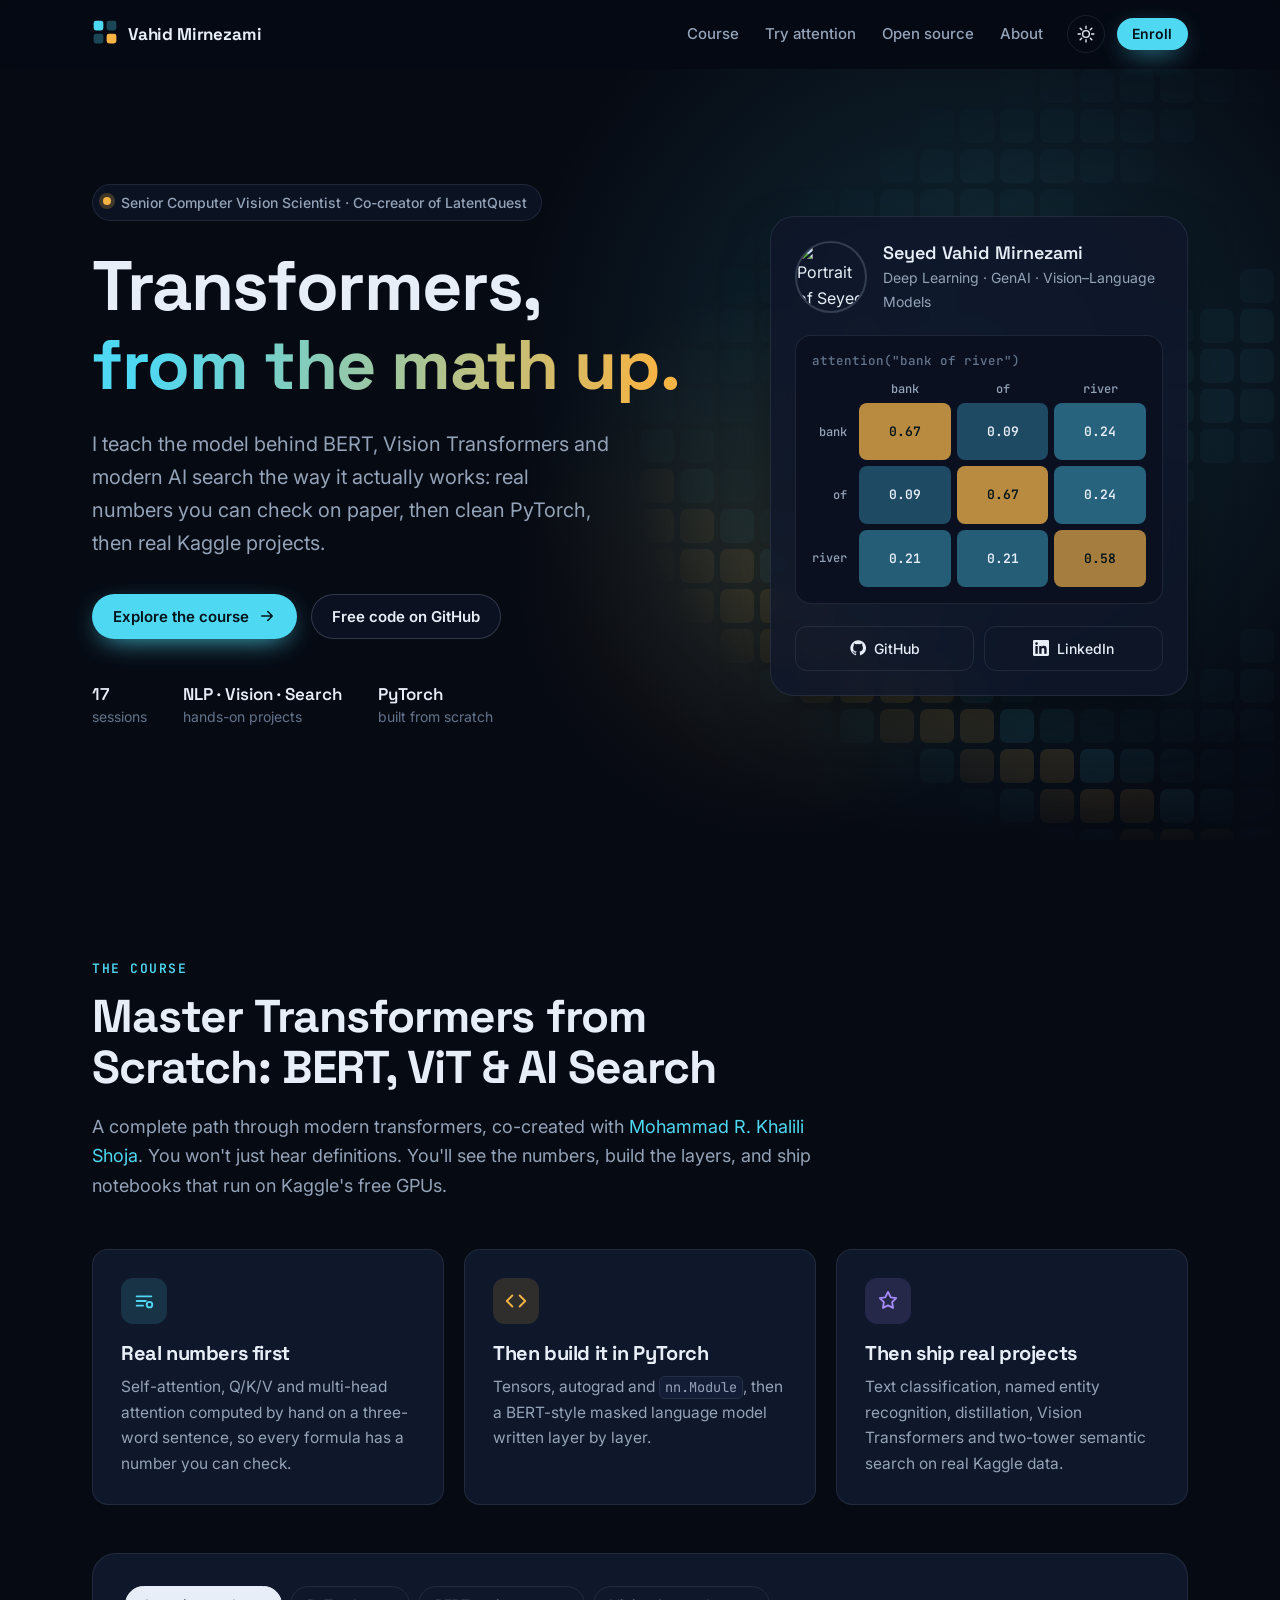
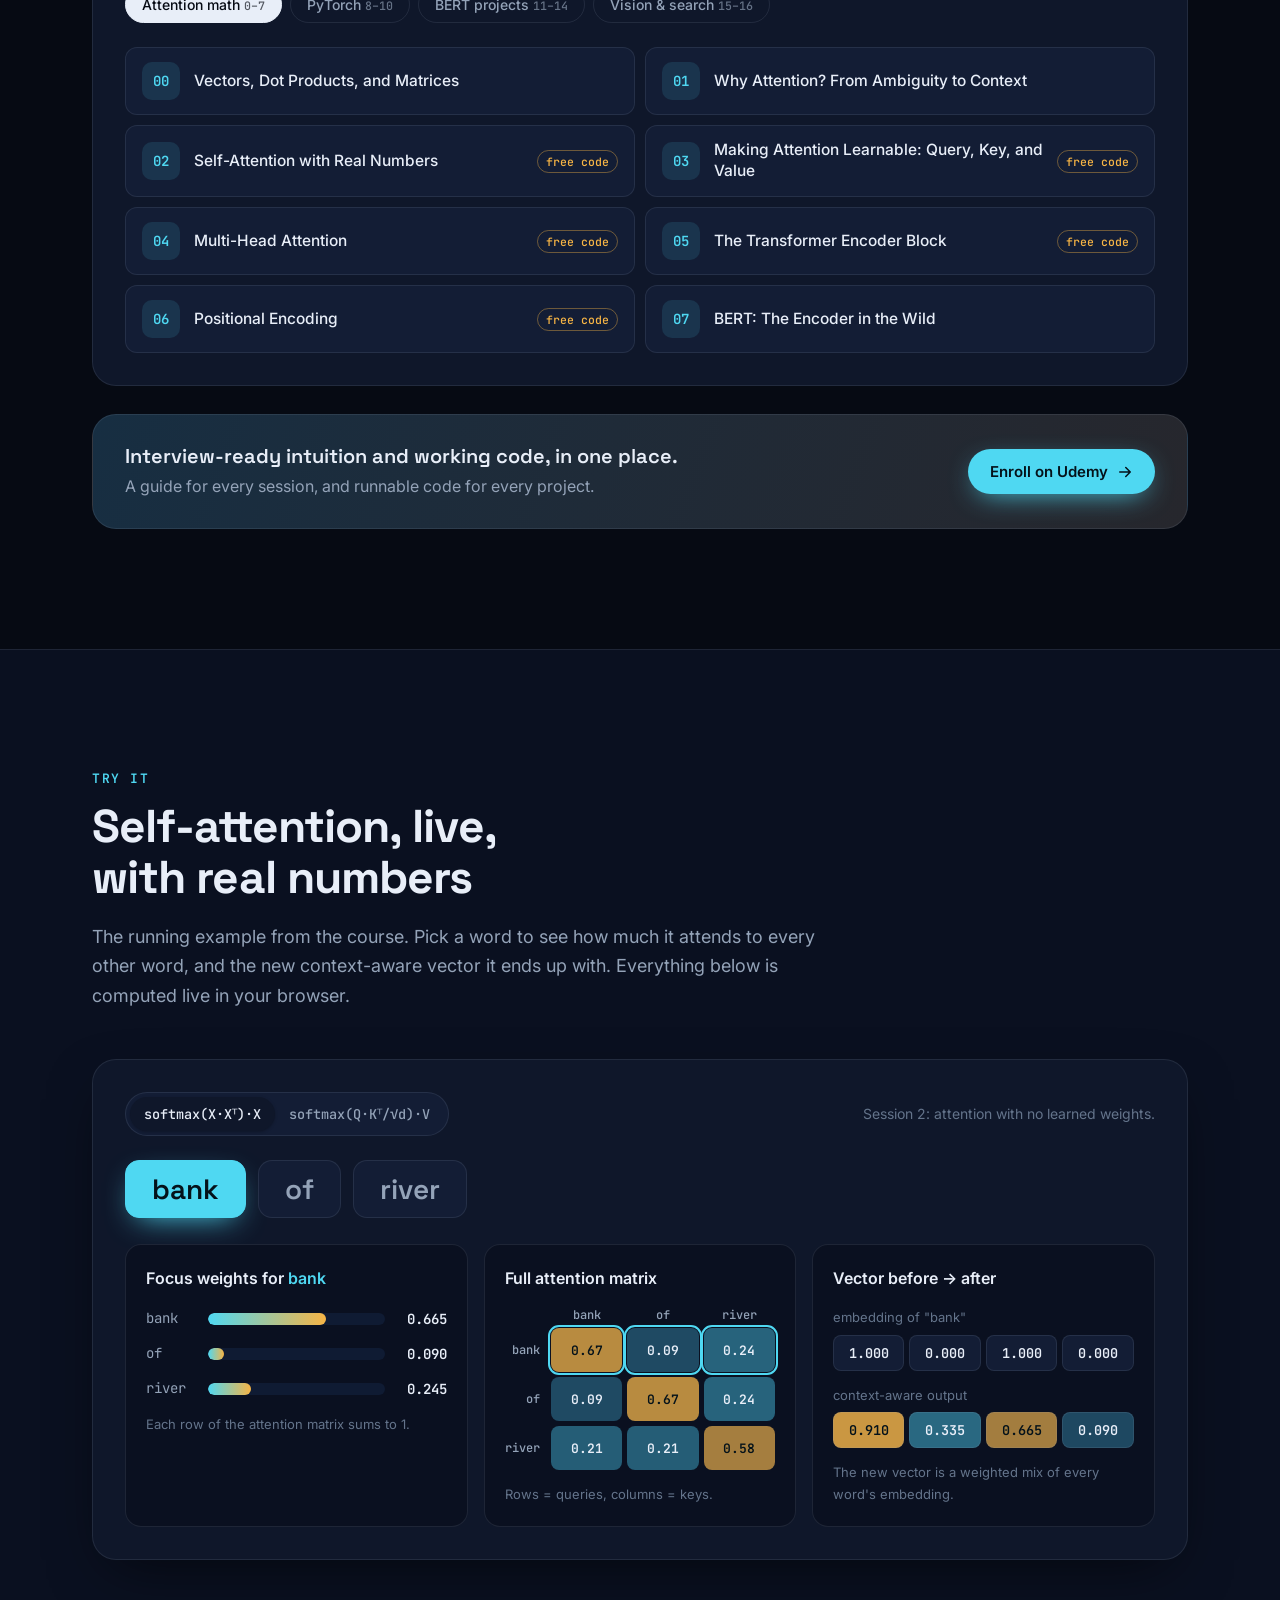
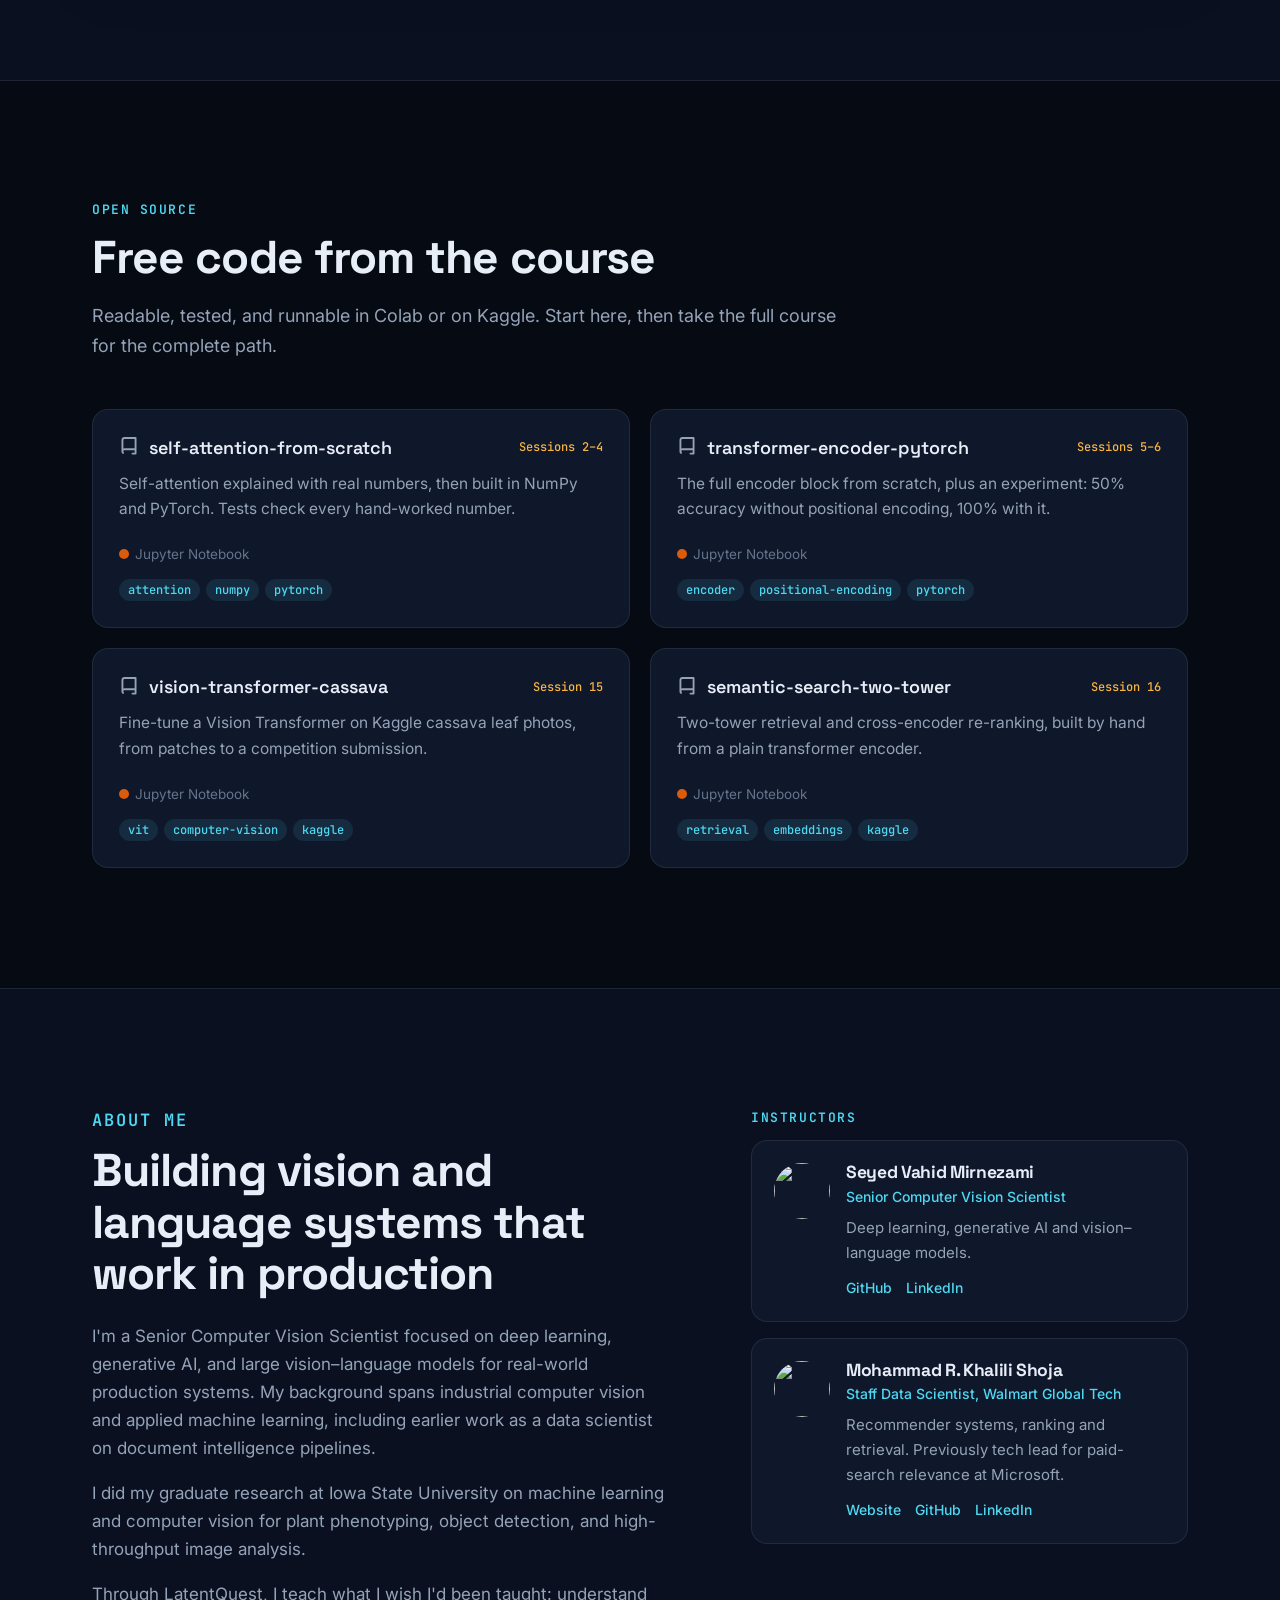
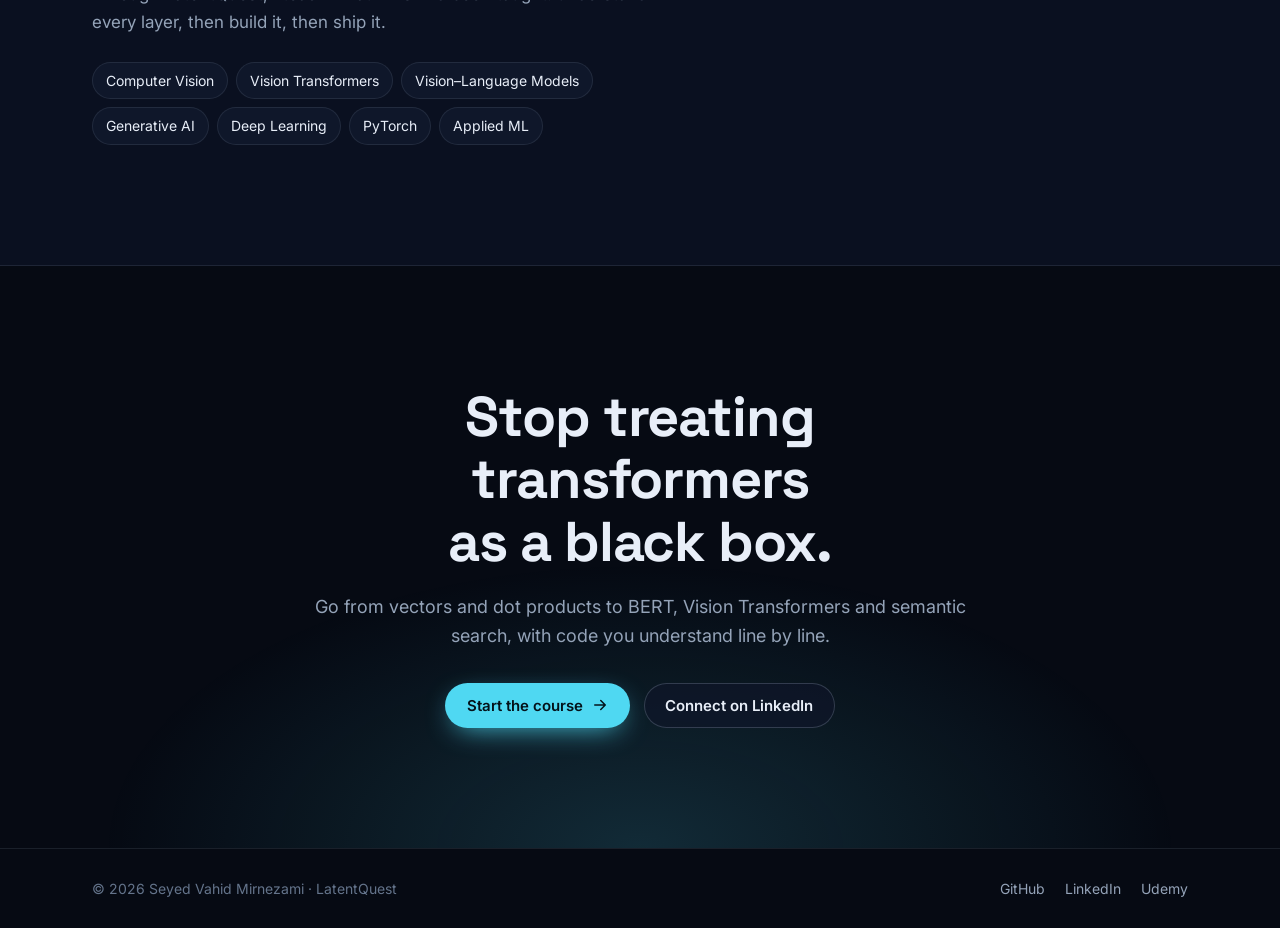
==== index.html @ ce90de69 "Launch personal site for the Transformers course" ====
<!doctype html>
<html lang="en" data-theme="dark">
<head>
  <meta charset="utf-8">
  <meta name="viewport" content="width=device-width, initial-scale=1">
  <title>Vahid Mirnezami · Transformers from the Math Up</title>
  <meta name="description" content="Seyed Vahid Mirnezami, Senior Computer Vision Scientist and co-creator of the LatentQuest course Master Transformers from Scratch: BERT, ViT & AI Search. Free open-source code, interactive demos and the full course.">
  <meta name="author" content="Seyed Vahid Mirnezami">
  <link rel="canonical" href="https://seyedvahidmirnezami.github.io/">

  <meta property="og:type" content="website">
  <meta property="og:url" content="https://seyedvahidmirnezami.github.io/">
  <meta property="og:title" content="Vahid Mirnezami · Transformers from the Math Up">
  <meta property="og:description" content="Learn transformers the way they actually work: real numbers first, then PyTorch, then real Kaggle projects.">
  <meta property="og:image" content="https://seyedvahidmirnezami.github.io/assets/img/og-cover.jpg">
  <meta name="twitter:card" content="summary_large_image">

  <link rel="icon" href="assets/img/favicon.svg" type="image/svg+xml">
  <link rel="preconnect" href="https://fonts.googleapis.com">
  <link rel="preconnect" href="https://fonts.gstatic.com" crossorigin>
  <link href="https://fonts.googleapis.com/css2?family=Inter:wght@400;500;600;700&family=JetBrains+Mono:wght@400;600&family=Space+Grotesk:wght@500;600;700&display=swap" rel="stylesheet">
  <link rel="stylesheet" href="assets/css/style.css">

  <script>
    // Apply the saved theme before first paint to avoid a flash.
    try {
      const saved = localStorage.getItem("theme");
      if (saved === "light" || saved === "dark") document.documentElement.dataset.theme = saved;
    } catch (e) {}
  </script>

  <script type="application/ld+json">
  {
    "@context": "https://schema.org",
    "@type": "Person",
    "name": "Seyed Vahid Mirnezami",
    "jobTitle": "Senior Computer Vision Scientist",
    "url": "https://seyedvahidmirnezami.github.io/",
    "sameAs": [
      "https://github.com/seyedvahidmirnezami",
      "https://www.linkedin.com/in/seyedvahidmirnezami"
    ],
    "alumniOf": "Iowa State University"
  }
  </script>
</head>
<body>
  <a class="skip-link" href="#main">Skip to content</a>

  <header class="nav" id="top">
    <div class="container nav__inner">
      <a class="brand" href="#top" aria-label="Home">
        <span class="brand__mark" aria-hidden="true">
          <svg viewBox="0 0 32 32"><rect x="2" y="2" width="12" height="12" rx="3"/><rect x="18" y="2" width="12" height="12" rx="3" class="dim"/><rect x="2" y="18" width="12" height="12" rx="3" class="dim"/><rect x="18" y="18" width="12" height="12" rx="3" class="hot"/></svg>
        </span>
        <span class="brand__text">Vahid Mirnezami</span>
      </a>
      <nav class="nav__links" aria-label="Primary">
        <a href="#course">Course</a>
        <a href="#demo">Try attention</a>
        <a href="#code">Open source</a>
        <a href="#about">About</a>
      </nav>
      <div class="nav__actions">
        <button class="icon-btn" id="theme-toggle" type="button" aria-label="Switch color theme">
          <svg class="icon-sun" viewBox="0 0 24 24" aria-hidden="true"><circle cx="12" cy="12" r="4.5"/><path d="M12 1.5v3M12 19.5v3M4.2 4.2l2.1 2.1M17.7 17.7l2.1 2.1M1.5 12h3M19.5 12h3M4.2 19.8l2.1-2.1M17.7 6.3l2.1-2.1"/></svg>
          <svg class="icon-moon" viewBox="0 0 24 24" aria-hidden="true"><path d="M20.5 14.5A8.5 8.5 0 0 1 9.5 3.5a8.5 8.5 0 1 0 11 11z"/></svg>
        </button>
        <a class="btn btn--primary btn--sm nav__cta" href="https://www.udemy.com/course/master-transformers-from-scratch-bert-vit-ai-search/" target="_blank" rel="noopener">Enroll</a>
      </div>
    </div>
  </header>

  <main id="main">
    <!-- HERO -->
    <section class="hero">
      <canvas class="hero__canvas" id="attention-canvas" aria-hidden="true"></canvas>
      <div class="hero__glow" aria-hidden="true"></div>
      <div class="container hero__inner">
        <div class="hero__copy reveal">
          <p class="eyebrow"><span class="dot"></span> Senior Computer Vision Scientist · Co-creator of LatentQuest</p>
          <h1>Transformers,<br><span class="grad">from the math up.</span></h1>
          <p class="lead">I teach the model behind BERT, Vision Transformers and modern AI search the way it actually works: real numbers you can check on paper, then clean PyTorch, then real Kaggle projects.</p>
          <div class="hero__ctas">
            <a class="btn btn--primary" href="https://www.udemy.com/course/master-transformers-from-scratch-bert-vit-ai-search/" target="_blank" rel="noopener">
              Explore the course
              <svg viewBox="0 0 24 24" aria-hidden="true"><path d="M5 12h14M13 6l6 6-6 6"/></svg>
            </a>
            <a class="btn btn--ghost" href="#code">Free code on GitHub</a>
          </div>
          <ul class="hero__facts" aria-label="Highlights">
            <li><strong>17</strong><span>sessions</span></li>
            <li><strong>NLP · Vision · Search</strong><span>hands-on projects</span></li>
            <li><strong>PyTorch</strong><span>built from scratch</span></li>
          </ul>
        </div>

        <aside class="hero__card reveal" aria-label="Profile">
          <div class="profile">
            <img class="profile__photo" src="https://github.com/seyedvahidmirnezami.png?size=320" alt="Portrait of Seyed Vahid Mirnezami" width="96" height="96" loading="eager">
            <div>
              <p class="profile__name">Seyed Vahid Mirnezami</p>
              <p class="profile__role">Deep Learning · GenAI · Vision–Language Models</p>
            </div>
          </div>
          <div class="mini-matrix" aria-hidden="true">
            <div class="mini-matrix__label">attention("bank of river")</div>
            <div class="mini-matrix__grid" id="mini-matrix"></div>
          </div>
          <div class="profile__links">
            <a href="https://github.com/seyedvahidmirnezami" target="_blank" rel="noopener" aria-label="GitHub">
              <svg viewBox="0 0 24 24" aria-hidden="true"><path d="M12 .5a11.5 11.5 0 0 0-3.64 22.41c.58.1.79-.25.79-.56v-2c-3.2.7-3.88-1.37-3.88-1.37-.53-1.33-1.28-1.69-1.28-1.69-1.05-.71.08-.7.08-.7 1.16.08 1.77 1.19 1.77 1.19 1.03 1.77 2.7 1.26 3.36.96.1-.75.4-1.26.73-1.55-2.55-.29-5.24-1.28-5.24-5.68 0-1.25.45-2.28 1.19-3.08-.12-.29-.52-1.46.11-3.05 0 0 .97-.31 3.17 1.18a10.9 10.9 0 0 1 5.77 0c2.2-1.49 3.17-1.18 3.17-1.18.63 1.59.23 2.76.11 3.05.74.8 1.19 1.83 1.19 3.08 0 4.41-2.69 5.38-5.25 5.67.41.36.78 1.06.78 2.14v3.17c0 .31.21.67.8.56A11.5 11.5 0 0 0 12 .5z"/></svg>
              GitHub
            </a>
            <a href="https://www.linkedin.com/in/seyedvahidmirnezami" target="_blank" rel="noopener" aria-label="LinkedIn">
              <svg viewBox="0 0 24 24" aria-hidden="true"><path d="M20.45 20.45h-3.55v-5.57c0-1.33-.03-3.04-1.85-3.04-1.85 0-2.14 1.45-2.14 2.94v5.67H9.35V9h3.41v1.56h.05c.48-.9 1.64-1.85 3.37-1.85 3.6 0 4.27 2.37 4.27 5.46v6.28zM5.34 7.43a2.06 2.06 0 1 1 0-4.12 2.06 2.06 0 0 1 0 4.12zM7.12 20.45H3.56V9h3.56v11.45zM22.22 0H1.77C.79 0 0 .77 0 1.73v20.54C0 23.23.79 24 1.77 24h20.45c.98 0 1.78-.77 1.78-1.73V1.73C24 .77 23.2 0 22.22 0z"/></svg>
              LinkedIn
            </a>
          </div>
        </aside>
      </div>
    </section>

    <!-- COURSE -->
    <section class="section" id="course">
      <div class="container">
        <div class="section__head reveal">
          <p class="kicker">The course</p>
          <h2>Master Transformers from Scratch: BERT, ViT &amp; AI Search</h2>
          <p class="section__lead">A complete path through modern transformers, co-created with <a href="https://github.com/khalili65" target="_blank" rel="noopener">Mohammad R. Khalili Shoja</a>. You won't just hear definitions. You'll see the numbers, build the layers, and ship notebooks that run on Kaggle's free GPUs.</p>
        </div>

        <div class="pillars">
          <article class="pillar reveal">
            <div class="pillar__icon pillar__icon--cyan" aria-hidden="true">
              <svg viewBox="0 0 24 24"><path d="M4 7h16M4 12h10M4 17h7"/><circle cx="18" cy="16" r="3"/></svg>
            </div>
            <h3>Real numbers first</h3>
            <p>Self-attention, Q/K/V and multi-head attention computed by hand on a three-word sentence, so every formula has a number you can check.</p>
          </article>
          <article class="pillar reveal">
            <div class="pillar__icon pillar__icon--amber" aria-hidden="true">
              <svg viewBox="0 0 24 24"><path d="M8 6l-6 6 6 6M16 6l6 6-6 6"/></svg>
            </div>
            <h3>Then build it in PyTorch</h3>
            <p>Tensors, autograd and <code>nn.Module</code>, then a BERT-style masked language model written layer by layer.</p>
          </article>
          <article class="pillar reveal">
            <div class="pillar__icon pillar__icon--violet" aria-hidden="true">
              <svg viewBox="0 0 24 24"><path d="M12 2l3 6 6 .9-4.5 4.3 1 6.3L12 16.8 6.5 19.5l1-6.3L3 8.9 9 8z"/></svg>
            </div>
            <h3>Then ship real projects</h3>
            <p>Text classification, named entity recognition, distillation, Vision Transformers and two-tower semantic search on real Kaggle data.</p>
          </article>
        </div>

        <div class="syllabus reveal" id="syllabus">
          <div class="syllabus__tabs" role="tablist" aria-label="Course tracks"></div>
          <ol class="syllabus__list" id="syllabus-list"></ol>
        </div>

        <div class="course-cta reveal">
          <div>
            <p class="course-cta__title">Interview-ready intuition and working code, in one place.</p>
            <p class="course-cta__sub">A guide for every session, and runnable code for every project.</p>
          </div>
          <a class="btn btn--primary" href="https://www.udemy.com/course/master-transformers-from-scratch-bert-vit-ai-search/" target="_blank" rel="noopener">
            Enroll on Udemy
            <svg viewBox="0 0 24 24" aria-hidden="true"><path d="M5 12h14M13 6l6 6-6 6"/></svg>
          </a>
        </div>
      </div>
    </section>

    <!-- DEMO -->
    <section class="section section--alt" id="demo">
      <div class="container">
        <div class="section__head reveal">
          <p class="kicker">Try it</p>
          <h2>Self-attention, live, with real numbers</h2>
          <p class="section__lead">The running example from the course. Pick a word to see how much it attends to every other word, and the new context-aware vector it ends up with. Everything below is computed live in your browser.</p>
        </div>

        <div class="demo reveal">
          <div class="demo__controls">
            <div class="segmented" role="radiogroup" aria-label="Attention type">
              <button type="button" role="radio" aria-checked="true" data-mode="raw">softmax(X·Xᵀ)·X</button>
              <button type="button" role="radio" aria-checked="false" data-mode="qkv">softmax(Q·Kᵀ/√d)·V</button>
            </div>
            <p class="demo__hint" id="demo-hint">Session 2: attention with no learned weights.</p>
          </div>

          <div class="demo__words" role="radiogroup" aria-label="Query word" id="demo-words"></div>

          <div class="demo__grid">
            <div class="panel">
              <p class="panel__title">Focus weights for <span class="hl" id="demo-query">bank</span></p>
              <div class="bars" id="demo-bars"></div>
              <p class="panel__note">Each row of the attention matrix sums to 1.</p>
            </div>
            <div class="panel">
              <p class="panel__title">Full attention matrix</p>
              <div class="matrix" id="demo-matrix"></div>
              <p class="panel__note">Rows = queries, columns = keys.</p>
            </div>
            <div class="panel">
              <p class="panel__title">Vector before → after</p>
              <div class="vecs" id="demo-vecs"></div>
              <p class="panel__note" id="demo-vec-note">The new vector is a weighted mix of every word.</p>
            </div>
          </div>
        </div>
      </div>
    </section>

    <!-- OPEN SOURCE -->
    <section class="section" id="code">
      <div class="container">
        <div class="section__head reveal">
          <p class="kicker">Open source</p>
          <h2>Free code from the course</h2>
          <p class="section__lead">Readable, tested, and runnable in Colab or on Kaggle. Start here, then take the full course for the complete path.</p>
        </div>
        <div class="repos" id="repos"></div>
      </div>
    </section>

    <!-- ABOUT -->
    <section class="section section--alt" id="about">
      <div class="container about">
        <div class="about__text reveal">
          <p class="kicker">About me</p>
          <h2>Building vision and language systems that work in production</h2>
          <p>I'm a Senior Computer Vision Scientist focused on deep learning, generative AI, and large vision–language models for real-world production systems. My background spans industrial computer vision and applied machine learning, including earlier work as a data scientist on document intelligence pipelines.</p>
          <p>I did my graduate research at Iowa State University on machine learning and computer vision for plant phenotyping, object detection, and high-throughput image analysis.</p>
          <p>Through LatentQuest, I teach what I wish I'd been taught: understand every layer, then build it, then ship it.</p>
          <ul class="chips" aria-label="Focus areas">
            <li>Computer Vision</li><li>Vision Transformers</li><li>Vision–Language Models</li><li>Generative AI</li><li>Deep Learning</li><li>PyTorch</li><li>Applied ML</li>
          </ul>
        </div>

        <div class="about__side">
          <p class="kicker reveal">Instructors</p>
          <article class="person reveal">
            <img src="https://github.com/seyedvahidmirnezami.png?size=160" alt="" width="56" height="56" loading="lazy">
            <div>
              <h3>Seyed Vahid Mirnezami</h3>
              <p class="person__role">Senior Computer Vision Scientist</p>
              <p>Deep learning, generative AI and vision–language models.</p>
              <div class="person__links">
                <a href="https://github.com/seyedvahidmirnezami" target="_blank" rel="noopener">GitHub</a>
                <a href="https://www.linkedin.com/in/seyedvahidmirnezami" target="_blank" rel="noopener">LinkedIn</a>
              </div>
            </div>
          </article>
          <article class="person reveal">
            <img src="https://github.com/khalili65.png?size=160" alt="" width="56" height="56" loading="lazy">
            <div>
              <h3>Mohammad R. Khalili Shoja</h3>
              <p class="person__role">Staff Data Scientist, Walmart Global Tech</p>
              <p>Recommender systems, ranking and retrieval. Previously tech lead for paid-search relevance at Microsoft.</p>
              <div class="person__links">
                <a href="https://khalili65.github.io/" target="_blank" rel="noopener">Website</a>
                <a href="https://github.com/khalili65" target="_blank" rel="noopener">GitHub</a>
                <a href="https://www.linkedin.com/in/mohammad-reza-khalili-shoja" target="_blank" rel="noopener">LinkedIn</a>
              </div>
            </div>
          </article>
        </div>
      </div>
    </section>

    <!-- FINAL CTA -->
    <section class="section final">
      <div class="container final__inner reveal">
        <h2>Stop treating transformers as a black box.</h2>
        <p>Go from vectors and dot products to BERT, Vision Transformers and semantic search, with code you understand line by line.</p>
        <div class="hero__ctas hero__ctas--center">
          <a class="btn btn--primary" href="https://www.udemy.com/course/master-transformers-from-scratch-bert-vit-ai-search/" target="_blank" rel="noopener">
            Start the course
            <svg viewBox="0 0 24 24" aria-hidden="true"><path d="M5 12h14M13 6l6 6-6 6"/></svg>
          </a>
          <a class="btn btn--ghost" href="https://www.linkedin.com/in/seyedvahidmirnezami" target="_blank" rel="noopener">Connect on LinkedIn</a>
        </div>
      </div>
    </section>
  </main>

  <footer class="footer">
    <div class="container footer__inner">
      <p>© <span id="year"></span> Seyed Vahid Mirnezami · LatentQuest</p>
      <nav aria-label="Footer">
        <a href="https://github.com/seyedvahidmirnezami" target="_blank" rel="noopener">GitHub</a>
        <a href="https://www.linkedin.com/in/seyedvahidmirnezami" target="_blank" rel="noopener">LinkedIn</a>
        <a href="https://www.udemy.com/course/master-transformers-from-scratch-bert-vit-ai-search/" target="_blank" rel="noopener">Udemy</a>
      </nav>
    </div>
  </footer>

  <script src="assets/js/main.js" defer></script>
</body>
</html>
---- assets/css/style.css ----
/* ---------- Tokens ---------- */
:root {
  --font-body: "Inter", system-ui, -apple-system, "Segoe UI", sans-serif;
  --font-head: "Space Grotesk", var(--font-body);
  --font-mono: "JetBrains Mono", ui-monospace, SFMono-Regular, Menlo, monospace;

  --radius-sm: 10px;
  --radius: 16px;
  --radius-lg: 24px;
  --container: 1160px;
  --gutter: clamp(16px, 4vw, 32px);
  --ease: cubic-bezier(.2, .7, .2, 1);
}

:root[data-theme="dark"] {
  --bg: #060a13;
  --bg-alt: #0a1020;
  --surface: #0f172a;
  --surface-2: #131d35;
  --border: rgba(148, 163, 184, .14);
  --border-strong: rgba(148, 163, 184, .28);
  --text: #e8eef8;
  --muted: #94a3b8;
  --faint: #64748b;
  --cyan: #4fd8f2;
  --cyan-ink: #04121a;
  --amber: #f6b445;
  --violet: #a78bfa;
  --cell-low: #0f1b33;
  --shadow: 0 20px 60px -20px rgba(0, 0, 0, .65);
  --glow-a: rgba(79, 216, 242, .16);
  --glow-b: rgba(246, 180, 69, .10);
  color-scheme: dark;
}

:root[data-theme="light"] {
  --bg: #f6f8fc;
  --bg-alt: #eef2f9;
  --surface: #ffffff;
  --surface-2: #f3f6fb;
  --border: rgba(15, 23, 42, .10);
  --border-strong: rgba(15, 23, 42, .20);
  --text: #0b1220;
  --muted: #475569;
  --faint: #64748b;
  --cyan: #0b8fb3;
  --cyan-ink: #ffffff;
  --amber: #b86e00;
  --violet: #6d4fd8;
  --cell-low: #e6edf7;
  --shadow: 0 20px 50px -24px rgba(15, 23, 42, .25);
  --glow-a: rgba(11, 143, 179, .12);
  --glow-b: rgba(184, 110, 0, .08);
  color-scheme: light;
}

/* ---------- Base ---------- */
*, *::before, *::after { box-sizing: border-box; }
html { scroll-behavior: smooth; scroll-padding-top: 80px; -webkit-text-size-adjust: 100%; }
body {
  margin: 0;
  background: var(--bg);
  color: var(--text);
  font: 400 16px/1.65 var(--font-body);
  -webkit-font-smoothing: antialiased;
  overflow-x: hidden;
}
img { max-width: 100%; display: block; }
a { color: var(--cyan); text-decoration: none; }
a:hover { text-decoration: underline; text-underline-offset: 3px; }
h1, h2, h3 { font-family: var(--font-head); letter-spacing: -.02em; line-height: 1.12; margin: 0; }
p { margin: 0 0 1em; }
code { font-family: var(--font-mono); font-size: .88em; padding: .1em .35em; border-radius: 6px; background: var(--surface-2); border: 1px solid var(--border); }
:focus-visible { outline: 2px solid var(--cyan); outline-offset: 3px; border-radius: 6px; }

.container { width: 100%; max-width: var(--container); margin: 0 auto; padding: 0 var(--gutter); }
.skip-link { position: absolute; left: -999px; top: 8px; background: var(--surface); padding: 8px 14px; border-radius: 8px; z-index: 100; }
.skip-link:focus { left: 8px; }

/* ---------- Buttons ---------- */
.btn {
  display: inline-flex; align-items: center; gap: .55em;
  padding: .82em 1.35em; border-radius: 999px;
  font: 600 15px/1 var(--font-body); white-space: nowrap;
  border: 1px solid transparent; cursor: pointer;
  transition: transform .2s var(--ease), box-shadow .2s var(--ease), background .2s, border-color .2s;
}
.btn:hover { text-decoration: none; transform: translateY(-1px); }
.btn svg { width: 18px; height: 18px; fill: none; stroke: currentColor; stroke-width: 2; stroke-linecap: round; stroke-linejoin: round; }
.btn--primary { background: var(--cyan); color: var(--cyan-ink); box-shadow: 0 8px 28px -10px var(--cyan); }
.btn--primary:hover { box-shadow: 0 12px 34px -10px var(--cyan); }
.btn--ghost { color: var(--text); border-color: var(--border-strong); background: color-mix(in srgb, var(--surface) 60%, transparent); }
.btn--ghost:hover { border-color: var(--cyan); }
.btn--sm { padding: .6em 1.05em; font-size: 14px; }

.icon-btn {
  width: 38px; height: 38px; display: grid; place-items: center;
  border-radius: 50%; border: 1px solid var(--border); background: transparent; color: var(--text); cursor: pointer;
}
.icon-btn:hover { border-color: var(--border-strong); }
.icon-btn svg { width: 18px; height: 18px; fill: none; stroke: currentColor; stroke-width: 1.8; stroke-linecap: round; }
:root[data-theme="dark"] .icon-moon, :root[data-theme="light"] .icon-sun { display: none; }

/* ---------- Nav ---------- */
.nav {
  position: sticky; top: 0; z-index: 50;
  backdrop-filter: saturate(160%) blur(14px); -webkit-backdrop-filter: saturate(160%) blur(14px);
  background: color-mix(in srgb, var(--bg) 72%, transparent);
  border-bottom: 1px solid transparent; transition: border-color .3s;
}
.nav.is-scrolled { border-bottom-color: var(--border); }
.nav__inner { display: flex; align-items: center; gap: 24px; height: 68px; }
.brand { display: flex; align-items: center; gap: 10px; color: var(--text); font: 700 17px var(--font-head); letter-spacing: -.01em; }
.brand:hover { text-decoration: none; }
.brand__mark svg { width: 26px; height: 26px; fill: var(--cyan); }
.brand__mark .dim { fill: color-mix(in srgb, var(--cyan) 30%, transparent); }
.brand__mark .hot { fill: var(--amber); }
.nav__links { display: flex; gap: 26px; margin-left: auto; }
.nav__links a { color: var(--muted); font-size: 15px; font-weight: 500; }
.nav__links a:hover { color: var(--text); text-decoration: none; }
.nav__actions { display: flex; align-items: center; gap: 12px; }

/* ---------- Hero ---------- */
.hero { position: relative; padding: clamp(56px, 9vw, 120px) 0 clamp(64px, 9vw, 112px); overflow: hidden; }
.hero__canvas { position: absolute; inset: 0; width: 100%; height: 100%; opacity: .55; mask-image: radial-gradient(ellipse 80% 75% at 70% 40%, #000 30%, transparent 75%); -webkit-mask-image: radial-gradient(ellipse 80% 75% at 70% 40%, #000 30%, transparent 75%); }
.hero__glow { position: absolute; inset: -20% -10% auto auto; width: 70%; height: 120%; background: radial-gradient(closest-side, var(--glow-a), transparent), radial-gradient(closest-side at 30% 70%, var(--glow-b), transparent); pointer-events: none; }
.hero__inner { position: relative; display: grid; grid-template-columns: 1.25fr .85fr; gap: clamp(32px, 5vw, 64px); align-items: center; }
.eyebrow { display: inline-flex; align-items: center; gap: 10px; font-size: 14px; font-weight: 500; color: var(--muted); padding: 6px 14px 6px 10px; border: 1px solid var(--border); border-radius: 999px; background: color-mix(in srgb, var(--surface) 70%, transparent); margin-bottom: 26px; }
.dot { width: 8px; height: 8px; border-radius: 50%; background: var(--amber); box-shadow: 0 0 0 4px color-mix(in srgb, var(--amber) 22%, transparent); }
.hero h1 { font-size: clamp(44px, 7vw, 84px); font-weight: 700; margin-bottom: 24px; }
.grad { background: linear-gradient(100deg, var(--cyan) 10%, var(--amber) 95%); -webkit-background-clip: text; background-clip: text; color: transparent; }
.lead { font-size: clamp(17px, 1.6vw, 20px); color: var(--muted); max-width: 40ch; margin-bottom: 34px; }
.hero__ctas { display: flex; flex-wrap: wrap; gap: 14px; }
.hero__ctas--center { justify-content: center; }
.hero__facts { list-style: none; padding: 0; margin: 44px 0 0; display: flex; flex-wrap: wrap; gap: 14px 36px; }
.hero__facts li { display: flex; flex-direction: column; }
.hero__facts strong { font: 600 17px var(--font-head); }
.hero__facts span { font-size: 14px; color: var(--faint); }

.hero__card {
  background: color-mix(in srgb, var(--surface) 82%, transparent);
  border: 1px solid var(--border); border-radius: var(--radius-lg);
  padding: 24px; box-shadow: var(--shadow); backdrop-filter: blur(10px);
}
.profile { display: flex; align-items: center; gap: 16px; }
.profile__photo { width: 72px; height: 72px; border-radius: 50%; object-fit: cover; border: 2px solid var(--border-strong); }
.profile__name { font: 600 18px var(--font-head); margin: 0; }
.profile__role { font-size: 14px; color: var(--muted); margin: 2px 0 0; }
.mini-matrix { margin: 22px 0; padding: 16px; border-radius: var(--radius); background: var(--bg-alt); border: 1px solid var(--border); }
.mini-matrix__label { font: 500 12.5px var(--font-mono); color: var(--faint); margin-bottom: 12px; }
.mini-matrix__grid { display: grid; grid-template-columns: auto repeat(3, 1fr); gap: 6px; align-items: center; }
.mm-head { font: 500 12px var(--font-mono); color: var(--muted); text-align: center; }
.mm-row { font: 500 12px var(--font-mono); color: var(--muted); text-align: right; padding-right: 6px; }
.mm-cell { aspect-ratio: 1.6; border-radius: 8px; display: grid; place-items: center; font: 600 13px var(--font-mono); transition: background .6s var(--ease), color .6s; }
.profile__links { display: flex; gap: 10px; }
.profile__links a { flex: 1; display: inline-flex; justify-content: center; align-items: center; gap: 8px; padding: 10px; border-radius: 12px; border: 1px solid var(--border); color: var(--text); font-weight: 500; font-size: 14px; }
.profile__links a:hover { border-color: var(--cyan); text-decoration: none; }
.profile__links svg { width: 16px; height: 16px; fill: currentColor; }

/* ---------- Sections ---------- */
.section { padding: clamp(72px, 10vw, 120px) 0; }
.section--alt { background: var(--bg-alt); border-block: 1px solid var(--border); }
.section__head { max-width: 760px; margin-bottom: 48px; }
.kicker { font: 600 13px var(--font-mono); letter-spacing: .12em; text-transform: uppercase; color: var(--cyan); margin-bottom: 14px; }
.section h2 { font-size: clamp(30px, 4vw, 46px); margin-bottom: 18px; }
.section__lead { color: var(--muted); font-size: 18px; }

/* Pillars */
.pillars { display: grid; grid-template-columns: repeat(3, 1fr); gap: 20px; margin-bottom: 48px; }
.pillar { background: var(--surface); border: 1px solid var(--border); border-radius: var(--radius); padding: 28px; transition: transform .3s var(--ease), border-color .3s; }
.pillar:hover { transform: translateY(-3px); border-color: var(--border-strong); }
.pillar h3 { font-size: 20px; margin: 18px 0 10px; }
.pillar p { color: var(--muted); margin: 0; font-size: 15.5px; }
.pillar__icon { width: 46px; height: 46px; border-radius: 12px; display: grid; place-items: center; }
.pillar__icon svg { width: 22px; height: 22px; fill: none; stroke: currentColor; stroke-width: 2; stroke-linecap: round; stroke-linejoin: round; }
.pillar__icon--cyan { color: var(--cyan); background: color-mix(in srgb, var(--cyan) 14%, transparent); }
.pillar__icon--amber { color: var(--amber); background: color-mix(in srgb, var(--amber) 14%, transparent); }
.pillar__icon--violet { color: var(--violet); background: color-mix(in srgb, var(--violet) 14%, transparent); }

/* Syllabus */
.syllabus { background: var(--surface); border: 1px solid var(--border); border-radius: var(--radius-lg); padding: clamp(18px, 3vw, 32px); }
.syllabus__tabs { display: flex; flex-wrap: wrap; gap: 8px; margin-bottom: 24px; }
.tab { padding: 9px 16px; border-radius: 999px; border: 1px solid var(--border); background: transparent; color: var(--muted); font: 500 14px var(--font-body); cursor: pointer; transition: all .2s; }
.tab:hover { color: var(--text); border-color: var(--border-strong); }
.tab[aria-selected="true"] { background: var(--text); color: var(--bg); border-color: var(--text); }
.tab small { opacity: .65; margin-left: 4px; font-family: var(--font-mono); }
.syllabus__list { list-style: none; margin: 0; padding: 0; display: grid; grid-template-columns: repeat(2, 1fr); gap: 10px; }
.lesson { display: flex; gap: 14px; align-items: center; padding: 14px 16px; border-radius: 12px; background: var(--surface-2); border: 1px solid var(--border); animation: fadeUp .35s var(--ease) both; }
.lesson__num { flex: none; width: 38px; height: 38px; border-radius: 10px; display: grid; place-items: center; font: 600 14px var(--font-mono); color: var(--cyan); background: color-mix(in srgb, var(--cyan) 12%, transparent); }
.lesson__title { font-weight: 500; font-size: 15.5px; line-height: 1.35; }
.lesson__tag { margin-left: auto; flex: none; font: 500 11.5px var(--font-mono); color: var(--amber); border: 1px solid color-mix(in srgb, var(--amber) 40%, transparent); padding: 3px 8px; border-radius: 999px; }
.lesson__tag:hover { text-decoration: none; background: color-mix(in srgb, var(--amber) 14%, transparent); }

.course-cta { margin-top: 28px; display: flex; align-items: center; justify-content: space-between; gap: 24px; padding: 28px 32px; border-radius: var(--radius-lg); border: 1px solid var(--border); background: linear-gradient(110deg, color-mix(in srgb, var(--cyan) 12%, var(--surface)), color-mix(in srgb, var(--amber) 10%, var(--surface))); }
.course-cta__title { font: 600 20px var(--font-head); margin: 0 0 4px; }
.course-cta__sub { color: var(--muted); margin: 0; }

/* Demo */
.demo { background: var(--surface); border: 1px solid var(--border); border-radius: var(--radius-lg); padding: clamp(18px, 3vw, 32px); box-shadow: var(--shadow); }
.demo__controls { display: flex; flex-wrap: wrap; align-items: center; justify-content: space-between; gap: 14px; margin-bottom: 24px; }
.segmented { display: inline-flex; padding: 4px; border-radius: 999px; background: var(--surface-2); border: 1px solid var(--border); }
.segmented button { border: 0; background: transparent; color: var(--muted); padding: 8px 14px; border-radius: 999px; font: 500 13.5px var(--font-mono); cursor: pointer; }
.segmented button[aria-checked="true"] { background: var(--surface); color: var(--text); box-shadow: 0 1px 3px rgba(0, 0, 0, .25); }
.demo__hint { margin: 0; color: var(--faint); font-size: 14px; }
.demo__words { display: flex; flex-wrap: wrap; gap: 12px; margin-bottom: 26px; }
.word { font: 600 clamp(20px, 3vw, 28px) var(--font-head); padding: 10px 26px; border-radius: 14px; border: 1px solid var(--border); background: var(--surface-2); color: var(--muted); cursor: pointer; transition: all .2s var(--ease); }
.word:hover { color: var(--text); border-color: var(--border-strong); }
.word[aria-checked="true"] { color: var(--cyan-ink); background: var(--cyan); border-color: var(--cyan); box-shadow: 0 10px 30px -12px var(--cyan); }
.demo__grid { display: grid; grid-template-columns: 1.1fr 1fr 1.1fr; gap: 16px; }
.panel { background: var(--bg-alt); border: 1px solid var(--border); border-radius: var(--radius); padding: 20px; min-width: 0; }
.panel__title { font-weight: 600; margin-bottom: 16px; }
.panel__note { font-size: 13px; color: var(--faint); margin: 14px 0 0; }
.hl { color: var(--cyan); }
.bar { display: grid; grid-template-columns: 52px 1fr 52px; gap: 10px; align-items: center; margin-bottom: 12px; font-size: 14px; }
.bar__label { font-family: var(--font-mono); color: var(--muted); }
.bar__track { height: 12px; border-radius: 999px; background: var(--cell-low); overflow: hidden; }
.bar__fill { height: 100%; border-radius: inherit; background: linear-gradient(90deg, var(--cyan), var(--amber)); transition: width .6s var(--ease); }
.bar__val { font: 600 14px var(--font-mono); text-align: right; }
.matrix { display: grid; grid-template-columns: auto repeat(3, 1fr); gap: 5px; align-items: center; }
.matrix .mm-cell { aspect-ratio: auto; height: 44px; cursor: pointer; }
.matrix .mm-cell.is-row { outline: 2px solid var(--cyan); outline-offset: 1px; }
.vecs { display: grid; gap: 14px; }
.vec__label { font-size: 13px; color: var(--faint); margin-bottom: 6px; }
.vec__cells { display: grid; grid-template-columns: repeat(4, 1fr); gap: 5px; }
.vec__cells--3 { grid-template-columns: repeat(3, 1fr); }
.vcell { padding: 8px 4px; border-radius: 8px; text-align: center; font: 600 13.5px var(--font-mono); background: var(--surface-2); border: 1px solid var(--border); transition: background .5s; }

/* Repos */
.repos { display: grid; grid-template-columns: repeat(2, 1fr); gap: 20px; }
.repo { position: relative; display: flex; flex-direction: column; background: var(--surface); border: 1px solid var(--border); border-radius: var(--radius); padding: 26px; transition: transform .3s var(--ease), border-color .3s, box-shadow .3s; color: inherit; }
.repo:hover { transform: translateY(-3px); border-color: color-mix(in srgb, var(--cyan) 50%, var(--border)); box-shadow: var(--shadow); text-decoration: none; }
.repo__top { display: flex; align-items: center; gap: 10px; margin-bottom: 12px; }
.repo__top svg { width: 20px; height: 20px; fill: var(--muted); flex: none; }
.repo__name { font: 600 18px var(--font-head); color: var(--text); word-break: break-word; }
.repo__session { margin-left: auto; flex: none; font: 500 12px var(--font-mono); color: var(--amber); }
.repo__desc { color: var(--muted); font-size: 15.5px; flex: 1; }
.repo__meta { display: flex; flex-wrap: wrap; align-items: center; gap: 8px 18px; font-size: 13.5px; color: var(--faint); margin-top: 6px; }
.repo__meta span { display: inline-flex; align-items: center; gap: 6px; }
.repo__meta svg { width: 15px; height: 15px; fill: currentColor; }
.lang-dot { width: 10px; height: 10px; border-radius: 50%; background: #3572a5; }
.lang-dot--nb { background: #da5b0b; }
.repo__tags { display: flex; flex-wrap: wrap; gap: 6px; margin-top: 14px; }
.repo__tags span { font: 500 12px var(--font-mono); padding: 3px 9px; border-radius: 999px; color: var(--cyan); background: color-mix(in srgb, var(--cyan) 10%, transparent); }

/* About */
.about { display: grid; grid-template-columns: 1.2fr .9fr; gap: clamp(32px, 6vw, 80px); }
.about__text p { color: var(--muted); font-size: 17px; }
.about__text h2 { margin-bottom: 22px; }
.chips { list-style: none; padding: 0; margin: 26px 0 0; display: flex; flex-wrap: wrap; gap: 8px; }
.chips li { font-size: 14px; padding: 6px 13px; border-radius: 999px; border: 1px solid var(--border); background: var(--surface); }
.person { display: flex; gap: 16px; padding: 22px; margin-bottom: 16px; background: var(--surface); border: 1px solid var(--border); border-radius: var(--radius); }
.person img { width: 56px; height: 56px; border-radius: 50%; object-fit: cover; flex: none; }
.person h3 { font-size: 17.5px; }
.person__role { color: var(--cyan); font-size: 14px; font-weight: 500; margin: 2px 0 8px; }
.person p:not(.person__role) { color: var(--muted); font-size: 15px; margin-bottom: 10px; }
.person__links { display: flex; flex-wrap: wrap; gap: 14px; font-size: 14px; font-weight: 500; }

/* Final CTA + footer */
.final { position: relative; overflow: hidden; }
.final::before { content: ""; position: absolute; inset: 0; background: radial-gradient(ellipse 60% 70% at 50% 100%, var(--glow-a), transparent 70%); pointer-events: none; }
.final__inner { position: relative; text-align: center; max-width: 760px; }
.final h2 { font-size: clamp(32px, 5vw, 56px); }
.final p { color: var(--muted); font-size: 18px; margin-bottom: 32px; }
.footer { border-top: 1px solid var(--border); padding: 28px 0; font-size: 14px; color: var(--faint); }
.footer__inner { display: flex; flex-wrap: wrap; justify-content: space-between; gap: 12px; }
.footer p { margin: 0; }
.footer nav { display: flex; gap: 20px; }
.footer a { color: var(--muted); }

/* ---------- Motion ---------- */
.reveal { opacity: 0; transform: translateY(18px); transition: opacity .7s var(--ease), transform .7s var(--ease); }
.reveal.is-visible { opacity: 1; transform: none; }
@keyframes fadeUp { from { opacity: 0; transform: translateY(8px); } to { opacity: 1; transform: none; } }
@media (prefers-reduced-motion: reduce) {
  html { scroll-behavior: auto; }
  *, *::before, *::after { animation: none !important; transition: none !important; }
  .reveal { opacity: 1; transform: none; }
}

/* ---------- Responsive ---------- */
@media (max-width: 980px) {
  .hero__inner, .about { grid-template-columns: 1fr; }
  .hero__card { max-width: 520px; }
  .pillars { grid-template-columns: 1fr; }
  .demo__grid { grid-template-columns: 1fr 1fr; }
  .demo__grid .panel:last-child { grid-column: 1 / -1; }
}
@media (max-width: 760px) {
  .nav__links { display: none; }
  .nav__actions { margin-left: auto; }
  .syllabus__list, .repos, .demo__grid { grid-template-columns: 1fr; }
  .course-cta { flex-direction: column; align-items: flex-start; padding: 24px; }
  .lead { max-width: none; }
  .word { padding: 8px 18px; }
}
@media (max-width: 420px) {
  .hero__ctas .btn { width: 100%; justify-content: center; }
  .lesson__tag { display: none; }
}

/* ---------- Fixes ---------- */
[hidden] { display: none !important; }
.hero__inner > *, .demo__grid > *, .about > * { min-width: 0; }
.bar__track, .bar__fill { display: block; }
.about__text .kicker { color: var(--cyan); }
.hero h1 { font-size: clamp(40px, 5.6vw, 70px); }
.hero h1 .grad { white-space: nowrap; }
.eyebrow { flex-wrap: wrap; max-width: 100%; }
.hero__canvas {
  opacity: .5;
  mask-image: radial-gradient(ellipse 55% 80% at 88% 45%, #000 25%, transparent 72%);
  -webkit-mask-image: radial-gradient(ellipse 55% 80% at 88% 45%, #000 25%, transparent 72%);
}
@media (max-width: 760px) {
  .hero__canvas { opacity: .22; }
  .eyebrow { font-size: 13px; }
  .hero__facts { gap: 14px 24px; }
  .btn { white-space: normal; }
  .profile__role { font-size: 13px; }
}
.eyebrow { flex-wrap: nowrap; align-items: flex-start; }
.eyebrow .dot { flex: none; margin-top: 6px; }
@media (max-width: 760px) {
  .segmented { display: flex; width: 100%; }
  .segmented button { flex: 1; white-space: nowrap; font-size: 12px; padding: 8px 6px; }
}

h1, h2, h3 { text-wrap: balance; }
.lead, .section__lead, .about__text p { text-wrap: pretty; }
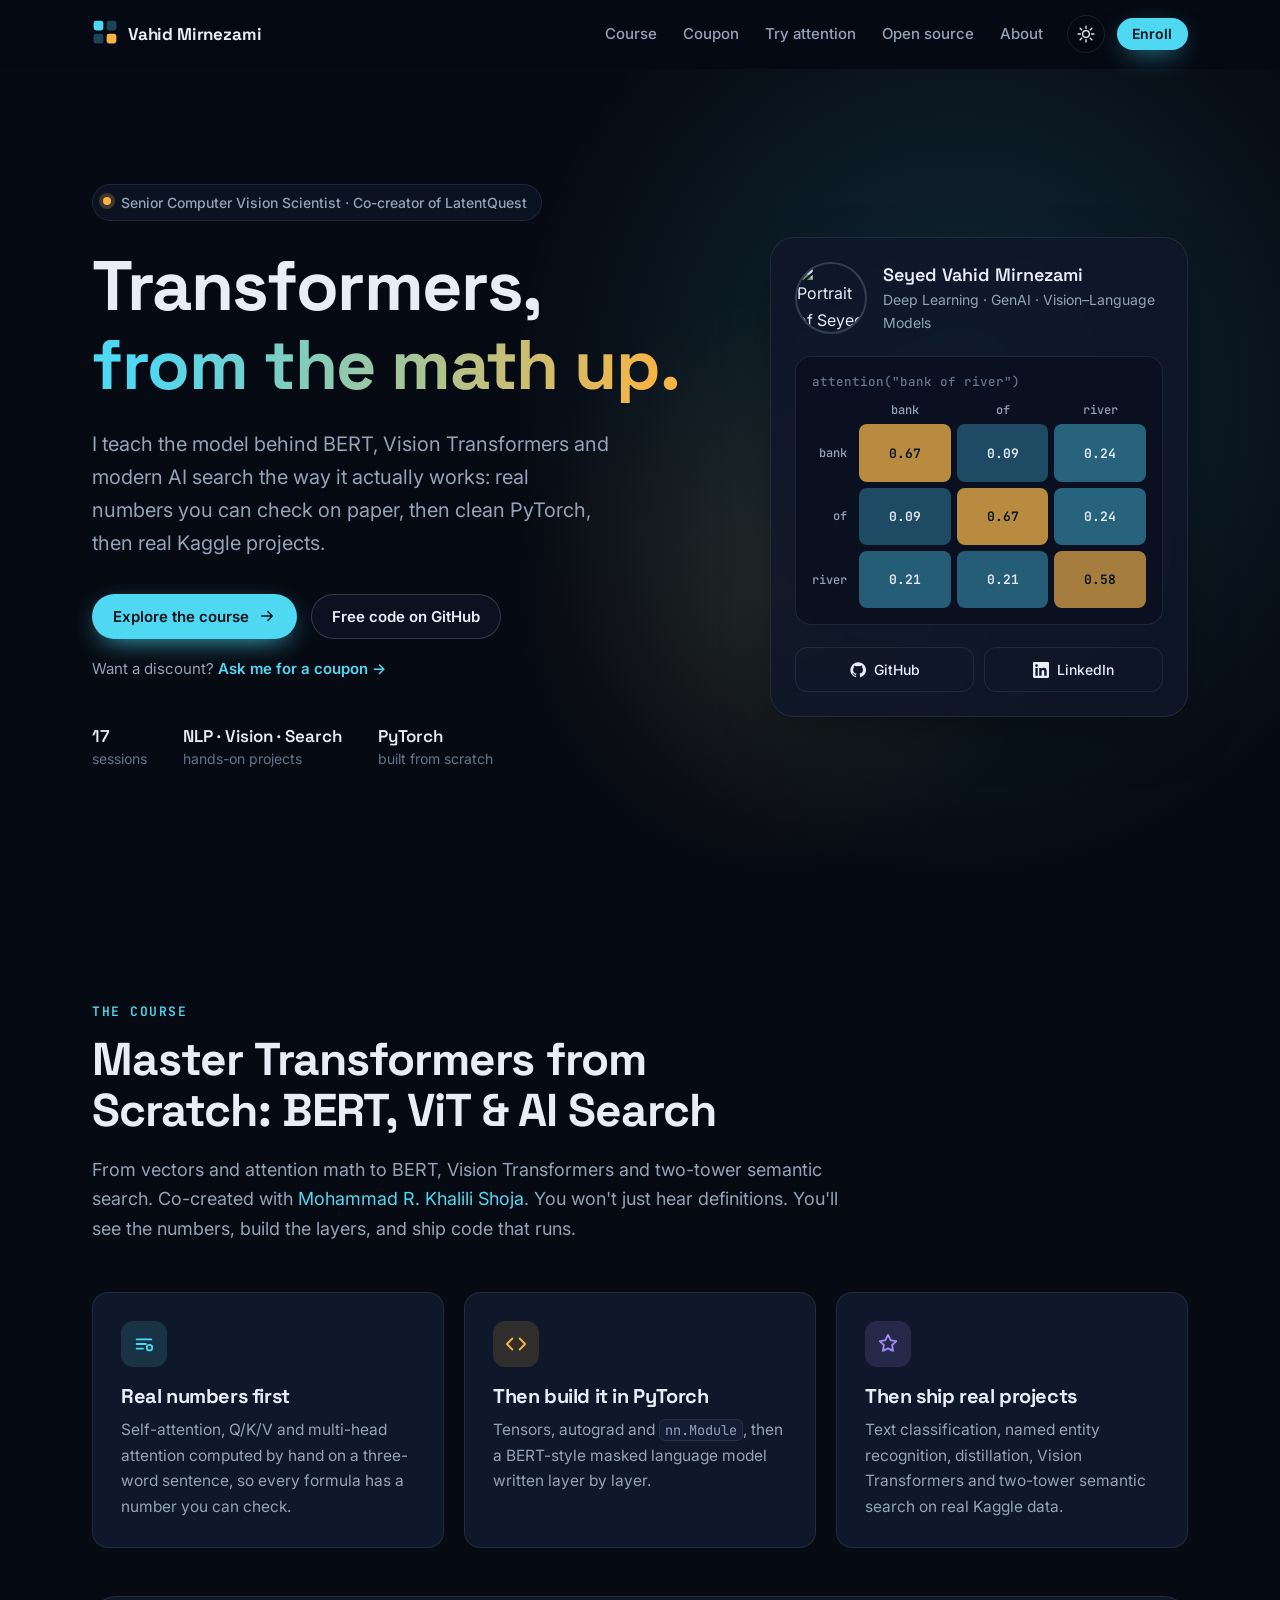
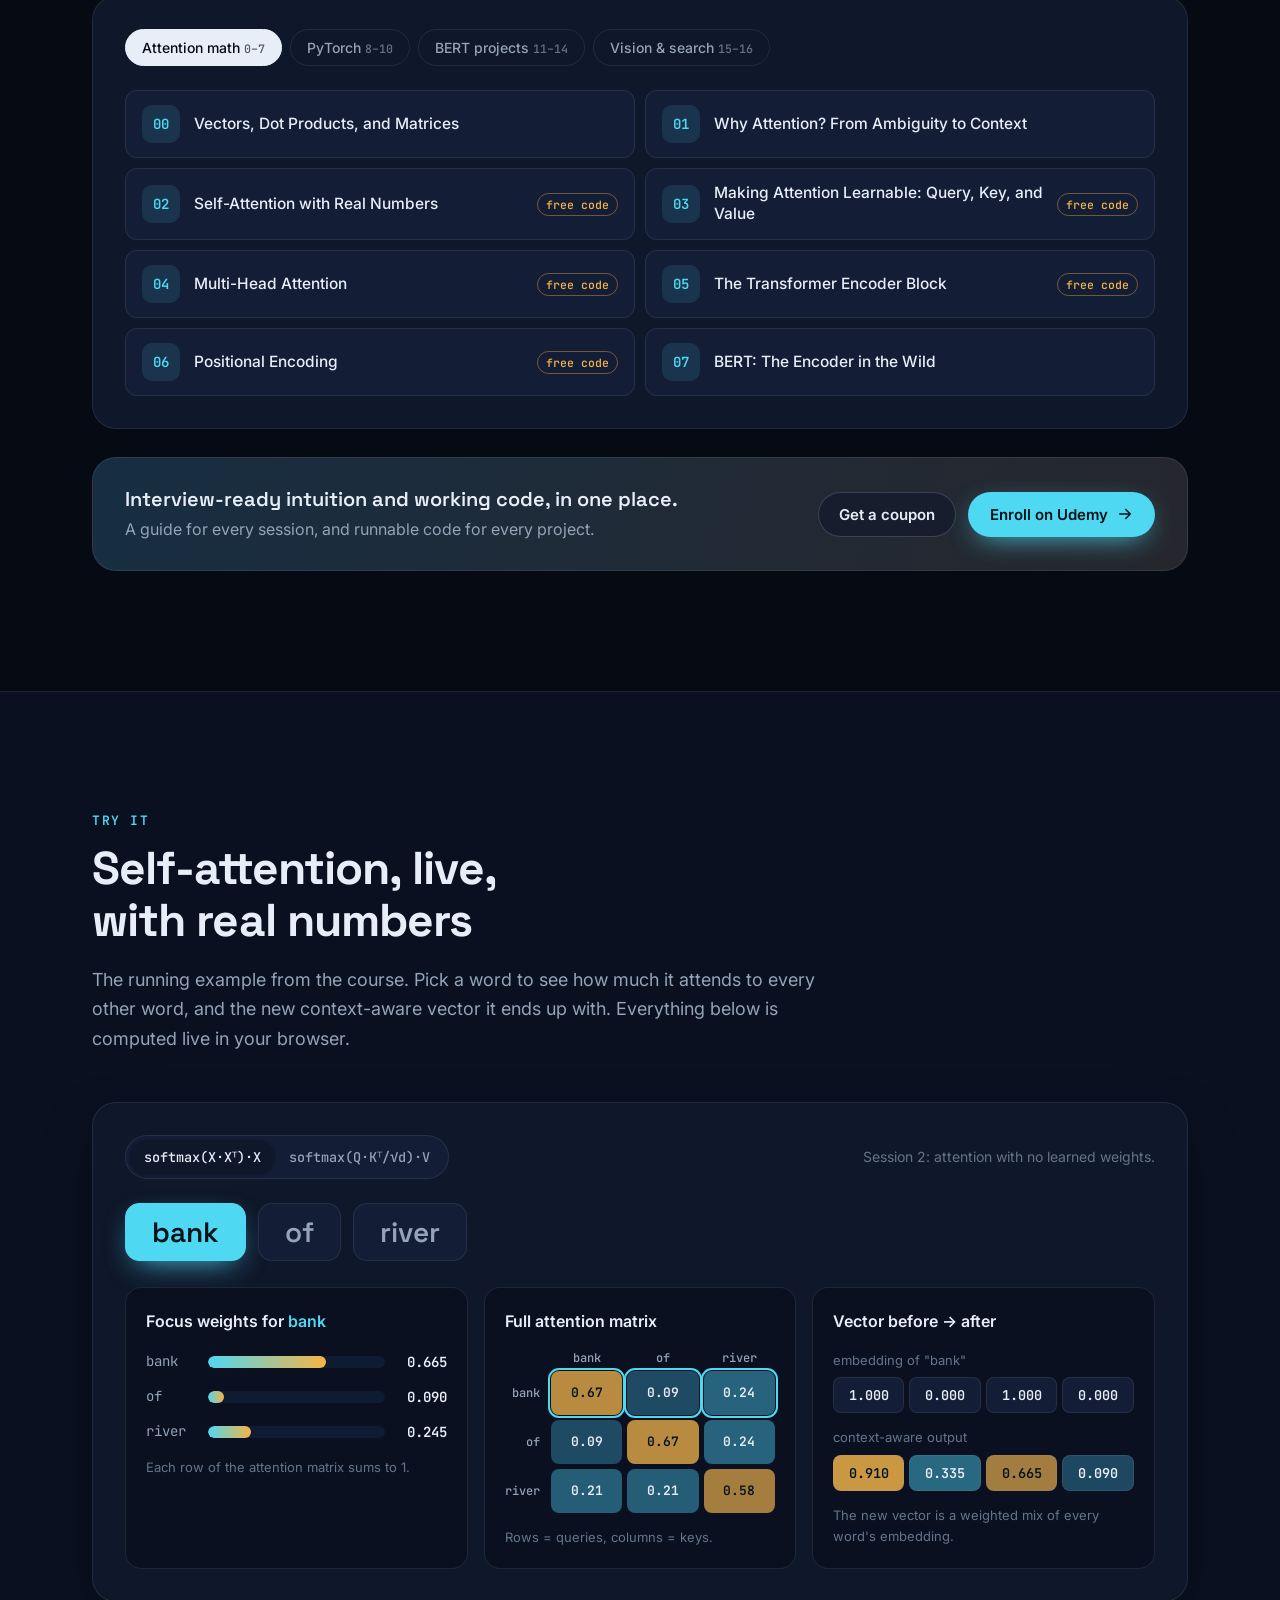
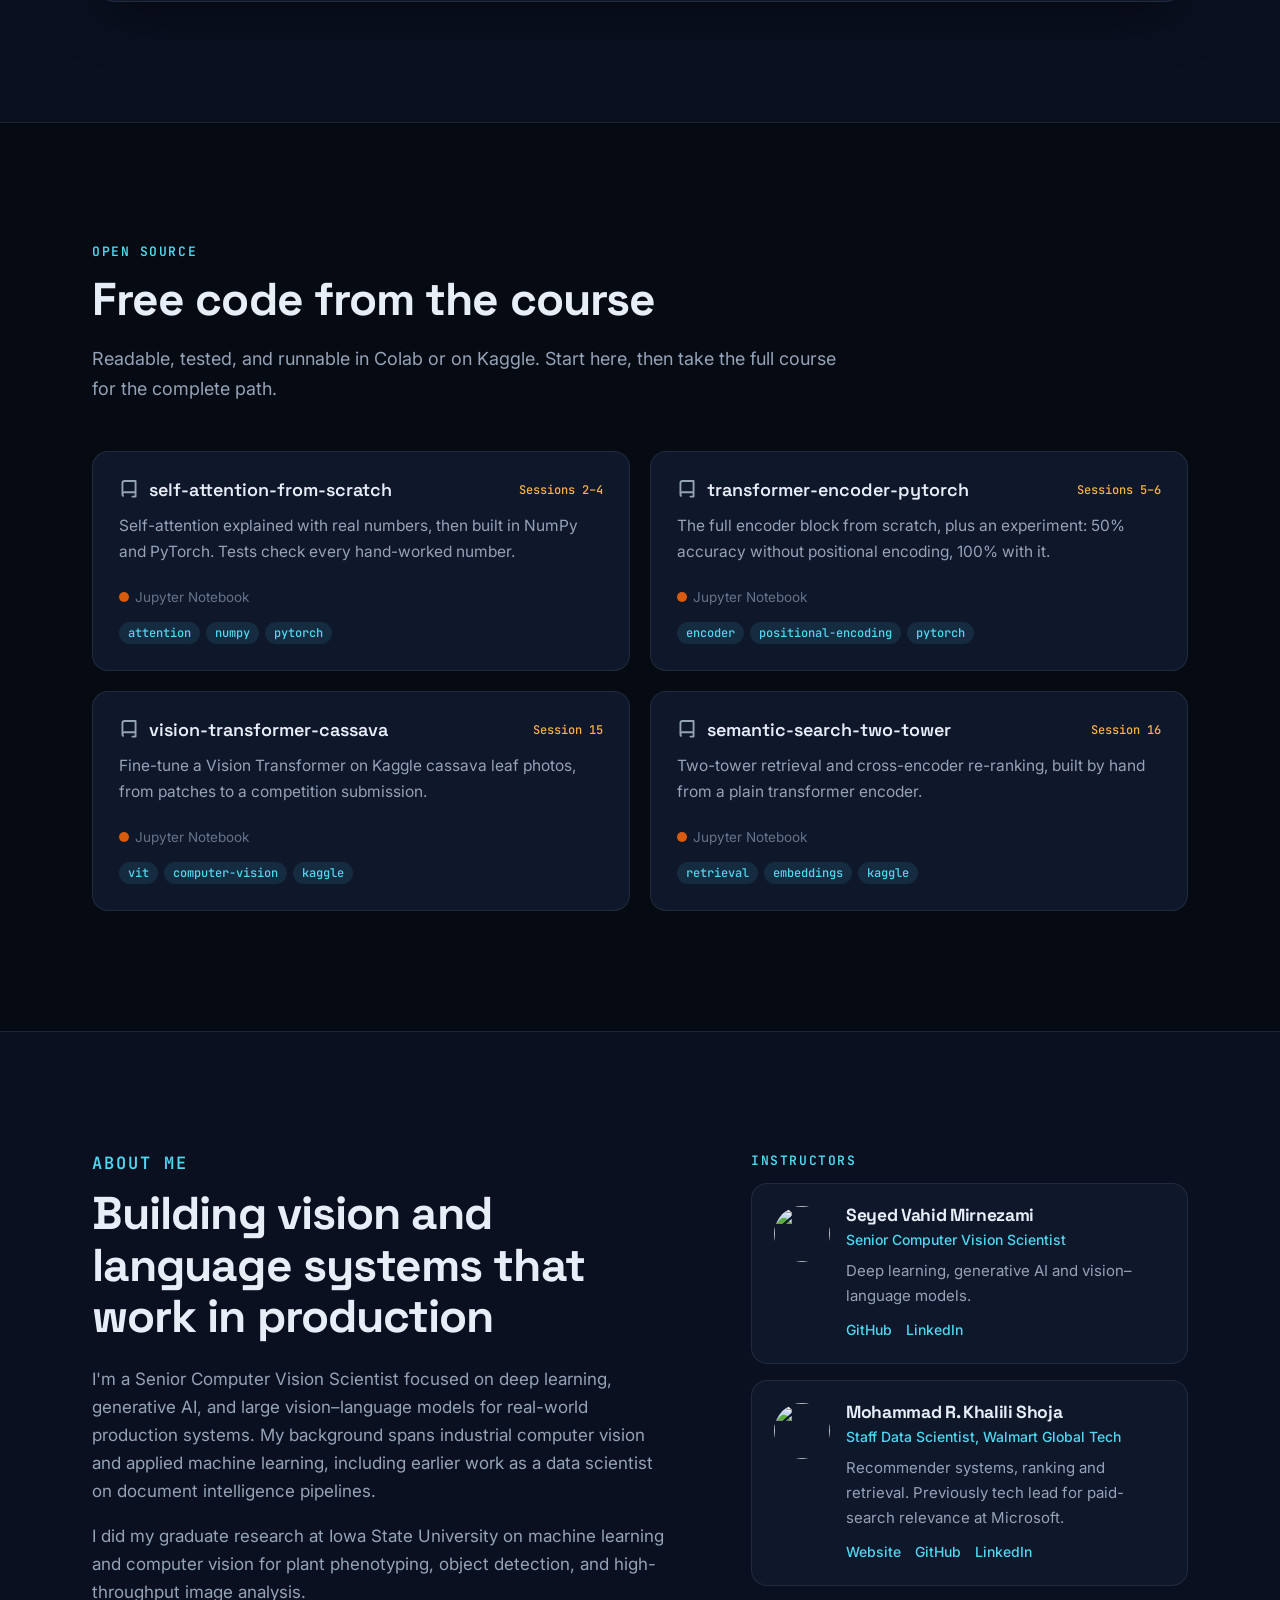
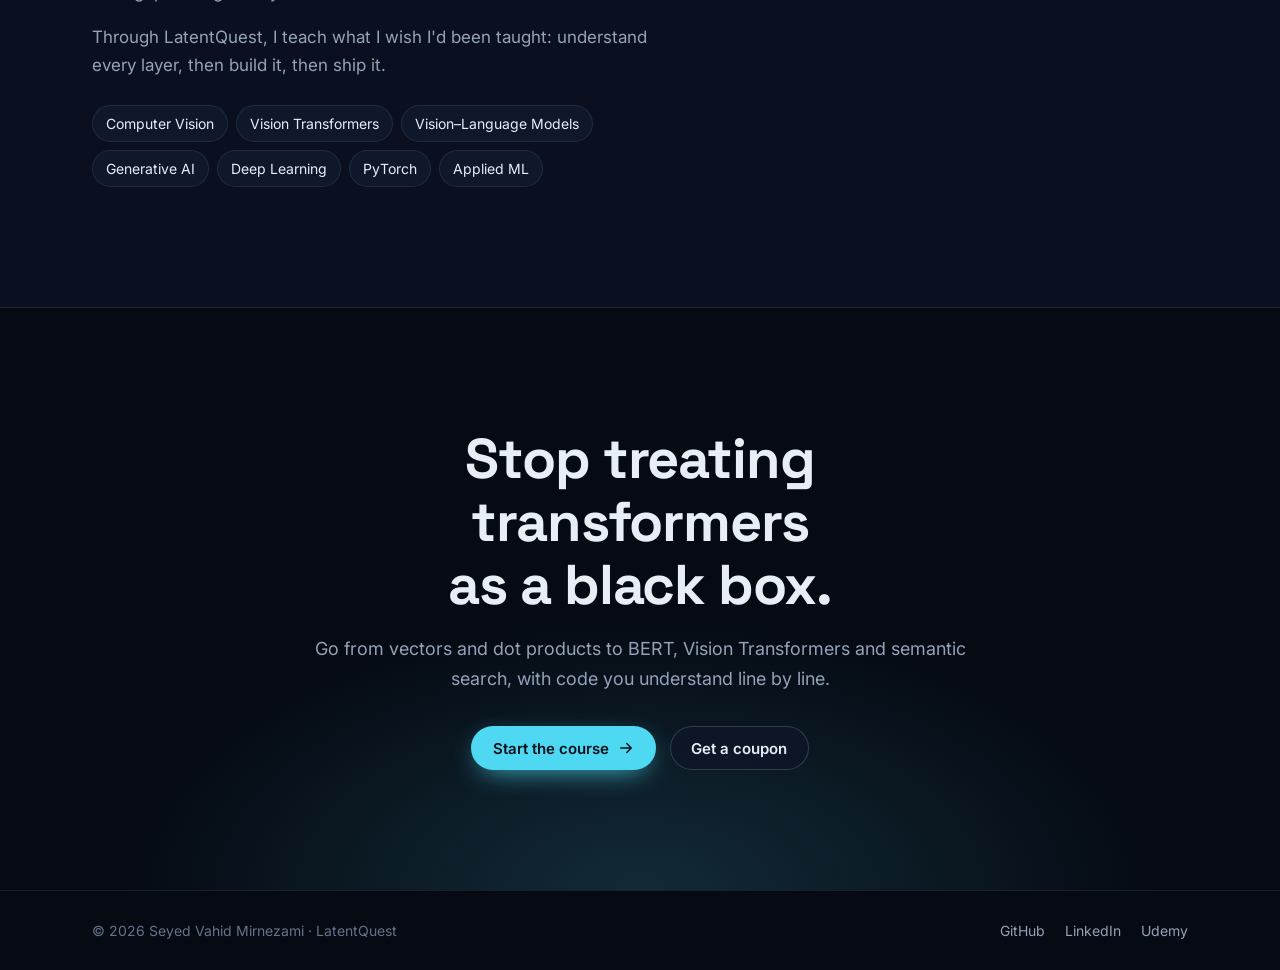
==== commit b91e7490: "Make courses data-driven, use the referral link, and add a coupon request page" ====
--- a/index.html
+++ b/index.html
@@ -57,6 +57,7 @@
       </a>
       <nav class="nav__links" aria-label="Primary">
         <a href="#course">Course</a>
+        <a href="coupon/">Coupon</a>
         <a href="#demo">Try attention</a>
         <a href="#code">Open source</a>
         <a href="#about">About</a>
@@ -66,7 +67,7 @@
           <svg class="icon-sun" viewBox="0 0 24 24" aria-hidden="true"><circle cx="12" cy="12" r="4.5"/><path d="M12 1.5v3M12 19.5v3M4.2 4.2l2.1 2.1M17.7 17.7l2.1 2.1M1.5 12h3M19.5 12h3M4.2 19.8l2.1-2.1M17.7 6.3l2.1-2.1"/></svg>
           <svg class="icon-moon" viewBox="0 0 24 24" aria-hidden="true"><path d="M20.5 14.5A8.5 8.5 0 0 1 9.5 3.5a8.5 8.5 0 1 0 11 11z"/></svg>
         </button>
-        <a class="btn btn--primary btn--sm nav__cta" href="https://www.udemy.com/course/master-transformers-from-scratch-bert-vit-ai-search/" target="_blank" rel="noopener">Enroll</a>
+        <a class="btn btn--primary btn--sm nav__cta" data-featured-link href="https://www.udemy.com/course/master-transformers-from-scratch-bert-vit-ai-search/?referralCode=741D2251A98D41859FB9" target="_blank" rel="noopener">Enroll</a>
       </div>
     </div>
   </header>
@@ -82,12 +83,13 @@
           <h1>Transformers,<br><span class="grad">from the math up.</span></h1>
           <p class="lead">I teach the model behind BERT, Vision Transformers and modern AI search the way it actually works: real numbers you can check on paper, then clean PyTorch, then real Kaggle projects.</p>
           <div class="hero__ctas">
-            <a class="btn btn--primary" href="https://www.udemy.com/course/master-transformers-from-scratch-bert-vit-ai-search/" target="_blank" rel="noopener">
+            <a class="btn btn--primary" data-featured-link href="https://www.udemy.com/course/master-transformers-from-scratch-bert-vit-ai-search/?referralCode=741D2251A98D41859FB9" target="_blank" rel="noopener">
               Explore the course
               <svg viewBox="0 0 24 24" aria-hidden="true"><path d="M5 12h14M13 6l6 6-6 6"/></svg>
             </a>
             <a class="btn btn--ghost" href="#code">Free code on GitHub</a>
           </div>
+          <p class="hero__coupon">Want a discount? <a data-coupon-link href="coupon/">Ask me for a coupon →</a></p>
           <ul class="hero__facts" aria-label="Highlights">
             <li><strong>17</strong><span>sessions</span></li>
             <li><strong>NLP · Vision · Search</strong><span>hands-on projects</span></li>
@@ -121,55 +123,44 @@
       </div>
     </section>
 
-    <!-- COURSE -->
+    <!-- COURSES (shown when there is more than one course) -->
+    <section class="section" id="courses" hidden>
+      <div class="container">
+        <div class="section__head reveal">
+          <p class="kicker">Courses</p>
+          <h2>Learn AI the way it actually works</h2>
+          <p class="section__lead">Every course follows the same path: work through the math with real numbers, build it in PyTorch, then ship real projects.</p>
+        </div>
+        <div class="course-grid" id="course-grid"></div>
+      </div>
+    </section>
+
+    <!-- FEATURED COURSE (filled from assets/data/site.js) -->
     <section class="section" id="course">
       <div class="container">
         <div class="section__head reveal">
-          <p class="kicker">The course</p>
-          <h2>Master Transformers from Scratch: BERT, ViT &amp; AI Search</h2>
-          <p class="section__lead">A complete path through modern transformers, co-created with <a href="https://github.com/khalili65" target="_blank" rel="noopener">Mohammad R. Khalili Shoja</a>. You won't just hear definitions. You'll see the numbers, build the layers, and ship notebooks that run on Kaggle's free GPUs.</p>
-        </div>
-
-        <div class="pillars">
-          <article class="pillar reveal">
-            <div class="pillar__icon pillar__icon--cyan" aria-hidden="true">
-              <svg viewBox="0 0 24 24"><path d="M4 7h16M4 12h10M4 17h7"/><circle cx="18" cy="16" r="3"/></svg>
-            </div>
-            <h3>Real numbers first</h3>
-            <p>Self-attention, Q/K/V and multi-head attention computed by hand on a three-word sentence, so every formula has a number you can check.</p>
-          </article>
-          <article class="pillar reveal">
-            <div class="pillar__icon pillar__icon--amber" aria-hidden="true">
-              <svg viewBox="0 0 24 24"><path d="M8 6l-6 6 6 6M16 6l6 6-6 6"/></svg>
-            </div>
-            <h3>Then build it in PyTorch</h3>
-            <p>Tensors, autograd and <code>nn.Module</code>, then a BERT-style masked language model written layer by layer.</p>
-          </article>
-          <article class="pillar reveal">
-            <div class="pillar__icon pillar__icon--violet" aria-hidden="true">
-              <svg viewBox="0 0 24 24"><path d="M12 2l3 6 6 .9-4.5 4.3 1 6.3L12 16.8 6.5 19.5l1-6.3L3 8.9 9 8z"/></svg>
-            </div>
-            <h3>Then ship real projects</h3>
-            <p>Text classification, named entity recognition, distillation, Vision Transformers and two-tower semantic search on real Kaggle data.</p>
-          </article>
-        </div>
-
+          <p class="kicker" id="fc-kicker">The course</p>
+          <h2 id="fc-title">Master Transformers from Scratch: BERT, ViT &amp; AI Search</h2>
+          <p class="section__lead" id="fc-lead"></p>
+        </div>
+        <div class="pillars" id="fc-pillars"></div>
         <div class="syllabus reveal" id="syllabus">
           <div class="syllabus__tabs" role="tablist" aria-label="Course tracks"></div>
           <ol class="syllabus__list" id="syllabus-list"></ol>
         </div>
-
         <div class="course-cta reveal">
           <div>
-            <p class="course-cta__title">Interview-ready intuition and working code, in one place.</p>
-            <p class="course-cta__sub">A guide for every session, and runnable code for every project.</p>
-          </div>
-          <a class="btn btn--primary" href="https://www.udemy.com/course/master-transformers-from-scratch-bert-vit-ai-search/" target="_blank" rel="noopener">
-            Enroll on Udemy
-            <svg viewBox="0 0 24 24" aria-hidden="true"><path d="M5 12h14M13 6l6 6-6 6"/></svg>
-          </a>
-        </div>
-      </div>
+            <p class="course-cta__title" id="fc-cta-title"></p>
+            <p class="course-cta__sub" id="fc-cta-sub"></p>
+          </div>
+          <div class="course-cta__actions">
+            <a class="btn btn--ghost" data-coupon-link href="coupon/">Get a coupon</a>
+            <a class="btn btn--primary" data-featured-link href="https://www.udemy.com/course/master-transformers-from-scratch-bert-vit-ai-search/?referralCode=741D2251A98D41859FB9" target="_blank" rel="noopener">
+              Enroll on Udemy
+              <svg viewBox="0 0 24 24" aria-hidden="true"><path d="M5 12h14M13 6l6 6-6 6"/></svg>
+            </a>
+          </div>
+        </div>
     </section>
 
     <!-- DEMO -->
@@ -276,11 +267,11 @@
         <h2>Stop treating transformers as a black box.</h2>
         <p>Go from vectors and dot products to BERT, Vision Transformers and semantic search, with code you understand line by line.</p>
         <div class="hero__ctas hero__ctas--center">
-          <a class="btn btn--primary" href="https://www.udemy.com/course/master-transformers-from-scratch-bert-vit-ai-search/" target="_blank" rel="noopener">
+          <a class="btn btn--primary" data-featured-link href="https://www.udemy.com/course/master-transformers-from-scratch-bert-vit-ai-search/?referralCode=741D2251A98D41859FB9" target="_blank" rel="noopener">
             Start the course
             <svg viewBox="0 0 24 24" aria-hidden="true"><path d="M5 12h14M13 6l6 6-6 6"/></svg>
           </a>
-          <a class="btn btn--ghost" href="https://www.linkedin.com/in/seyedvahidmirnezami" target="_blank" rel="noopener">Connect on LinkedIn</a>
+          <a class="btn btn--ghost" data-coupon-link href="coupon/">Get a coupon</a>
         </div>
       </div>
     </section>
@@ -292,11 +283,12 @@
       <nav aria-label="Footer">
         <a href="https://github.com/seyedvahidmirnezami" target="_blank" rel="noopener">GitHub</a>
         <a href="https://www.linkedin.com/in/seyedvahidmirnezami" target="_blank" rel="noopener">LinkedIn</a>
-        <a href="https://www.udemy.com/course/master-transformers-from-scratch-bert-vit-ai-search/" target="_blank" rel="noopener">Udemy</a>
+        <a data-featured-link href="https://www.udemy.com/course/master-transformers-from-scratch-bert-vit-ai-search/?referralCode=741D2251A98D41859FB9" target="_blank" rel="noopener">Udemy</a>
       </nav>
     </div>
   </footer>
 
+  <script src="assets/data/site.js" defer></script>
   <script src="assets/js/main.js" defer></script>
 </body>
 </html>
--- a/assets/css/style.css
+++ b/assets/css/style.css
@@ -327,3 +327,43 @@
 
 h1, h2, h3 { text-wrap: balance; }
 .lead, .section__lead, .about__text p { text-wrap: pretty; }
+
+/* ---------- Multi-course + coupon ---------- */
+.hero__coupon { margin: 18px 0 0; font-size: 15px; color: var(--muted); }
+.hero__coupon a { font-weight: 600; }
+.course-cta__actions { display: flex; flex-wrap: wrap; gap: 12px; }
+.course-grid { display: grid; grid-template-columns: repeat(auto-fill, minmax(320px, 1fr)); gap: 20px; }
+.course-card { display: flex; flex-direction: column; overflow: hidden; background: var(--surface); border: 1px solid var(--border); border-radius: var(--radius); transition: transform .3s var(--ease), border-color .3s; }
+.course-card:hover { transform: translateY(-3px); border-color: var(--border-strong); }
+.course-card__img { aspect-ratio: 1200 / 630; object-fit: cover; width: 100%; border-bottom: 1px solid var(--border); }
+.course-card__body { display: flex; flex-direction: column; gap: 10px; padding: 22px; flex: 1; }
+.course-card__body h3 { font-size: 20px; }
+.course-card__tagline { color: var(--muted); margin: 0; font-size: 15px; flex: 1; }
+.course-card__status { margin: 0; font: 600 12px var(--font-mono); text-transform: uppercase; letter-spacing: .08em; color: var(--cyan); }
+.course-card__status--soon { color: var(--amber); }
+.course-card__actions { display: flex; flex-wrap: wrap; gap: 10px; margin-top: 8px; }
+
+/* Coupon page */
+.coupon { min-height: calc(100vh - 68px - 86px); padding: clamp(48px, 8vw, 96px) 0; position: relative; overflow: hidden; }
+.coupon::before { content: ""; position: absolute; inset: -30% -20% auto auto; width: 70%; height: 100%; background: radial-gradient(closest-side, var(--glow-a), transparent); pointer-events: none; }
+.coupon__inner { position: relative; display: grid; grid-template-columns: 1fr 1.1fr; gap: clamp(32px, 5vw, 64px); align-items: start; }
+.coupon h1 { font-size: clamp(36px, 5vw, 56px); margin-bottom: 18px; }
+.steps { list-style: none; counter-reset: step; padding: 0; margin: 28px 0 0; display: grid; gap: 14px; }
+.steps li { counter-increment: step; display: flex; gap: 14px; align-items: flex-start; color: var(--muted); }
+.steps li::before { content: counter(step); flex: none; width: 30px; height: 30px; border-radius: 50%; display: grid; place-items: center; font: 600 14px var(--font-mono); color: var(--cyan); background: color-mix(in srgb, var(--cyan) 14%, transparent); }
+.steps strong { color: var(--text); }
+.form-card { background: var(--surface); border: 1px solid var(--border); border-radius: var(--radius-lg); padding: clamp(20px, 3vw, 32px); box-shadow: var(--shadow); }
+.field { display: grid; gap: 8px; margin-bottom: 18px; }
+.field label { font-weight: 600; font-size: 14px; }
+.field select, .field input, .field textarea {
+  width: 100%; font: 400 15px/1.55 var(--font-body); color: var(--text);
+  background: var(--bg-alt); border: 1px solid var(--border-strong); border-radius: 12px; padding: 12px 14px;
+}
+.field textarea { min-height: 150px; resize: vertical; }
+.field select:focus, .field input:focus, .field textarea:focus { outline: 2px solid var(--cyan); outline-offset: 1px; border-color: transparent; }
+.field__hint { font-size: 13px; color: var(--faint); }
+.form-card__actions { display: flex; flex-wrap: wrap; gap: 12px; align-items: center; }
+.toast { font-size: 14px; color: var(--cyan); font-weight: 500; }
+.coupon__alt { margin-top: 18px; font-size: 14px; color: var(--faint); }
+@media (max-width: 860px) { .coupon__inner { grid-template-columns: 1fr; } }
+@media (max-width: 420px) { .course-grid { grid-template-columns: 1fr; } .form-card__actions .btn { width: 100%; justify-content: center; } }
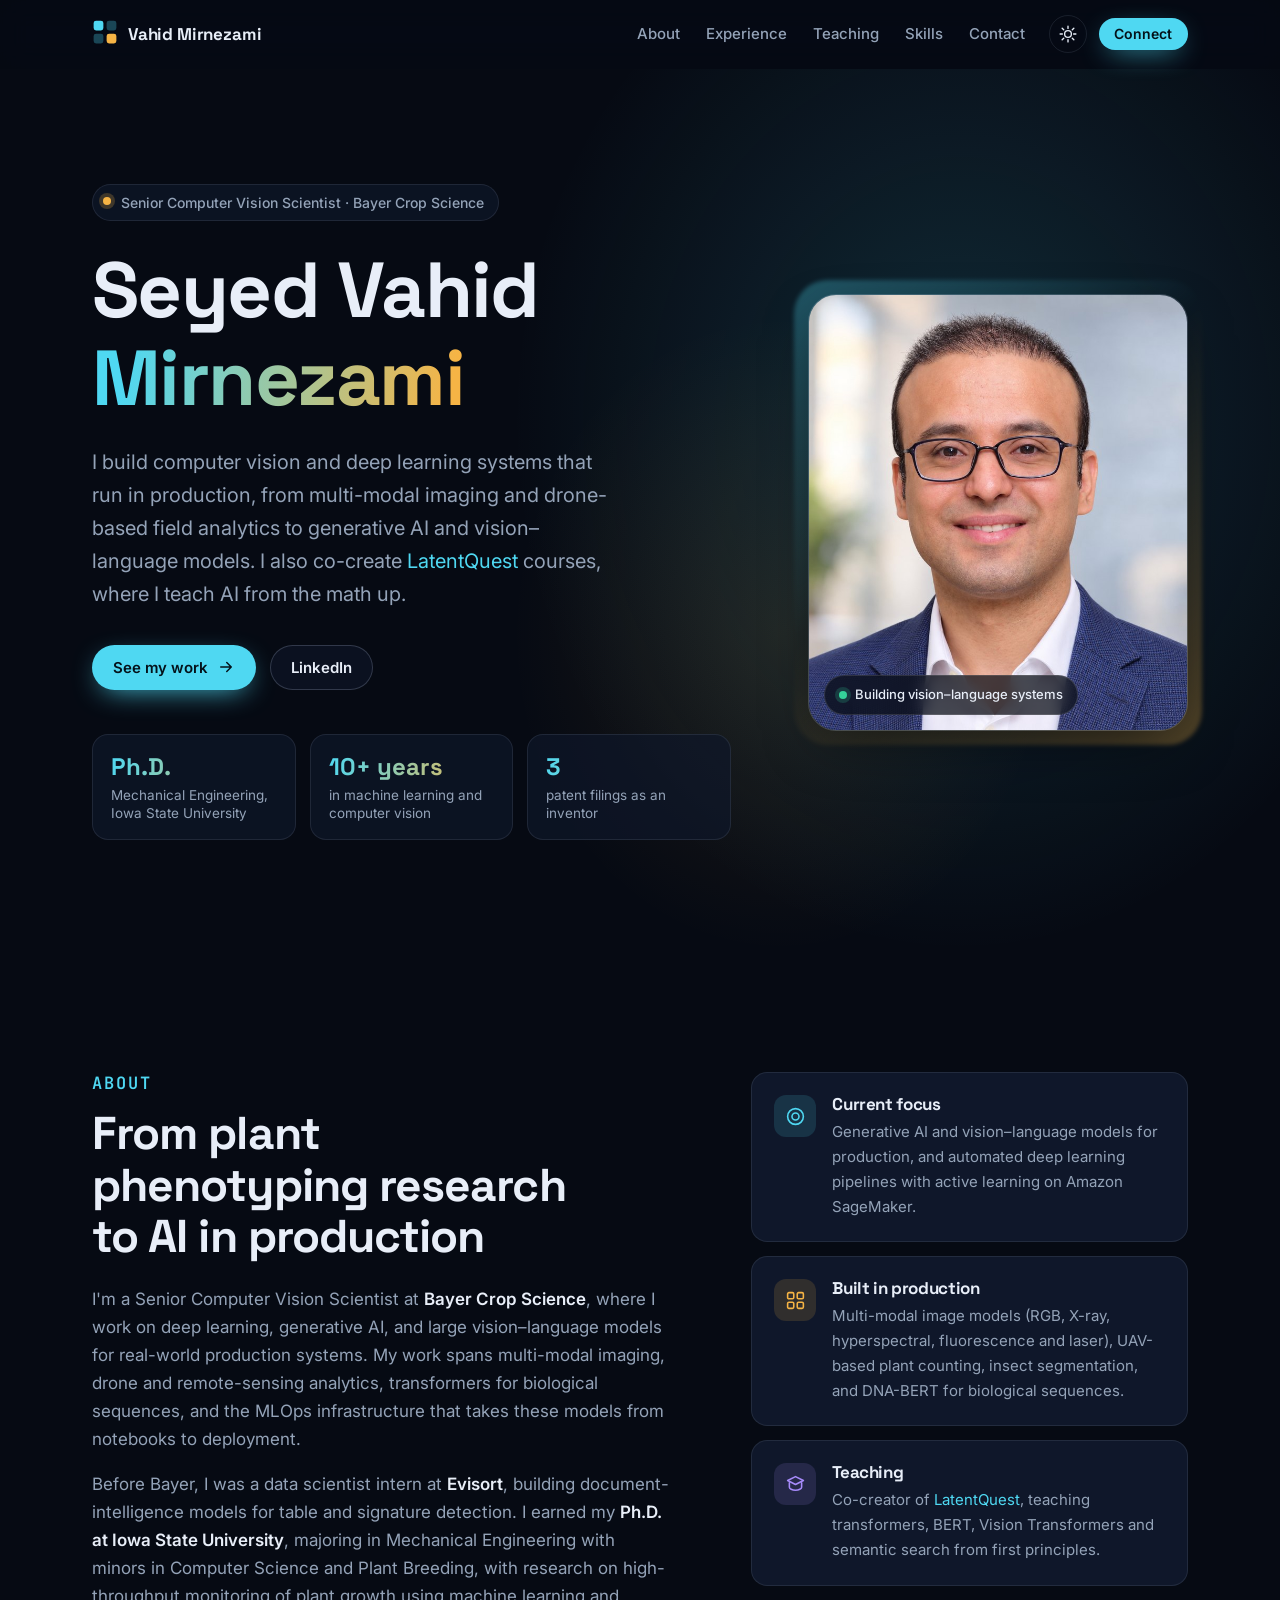
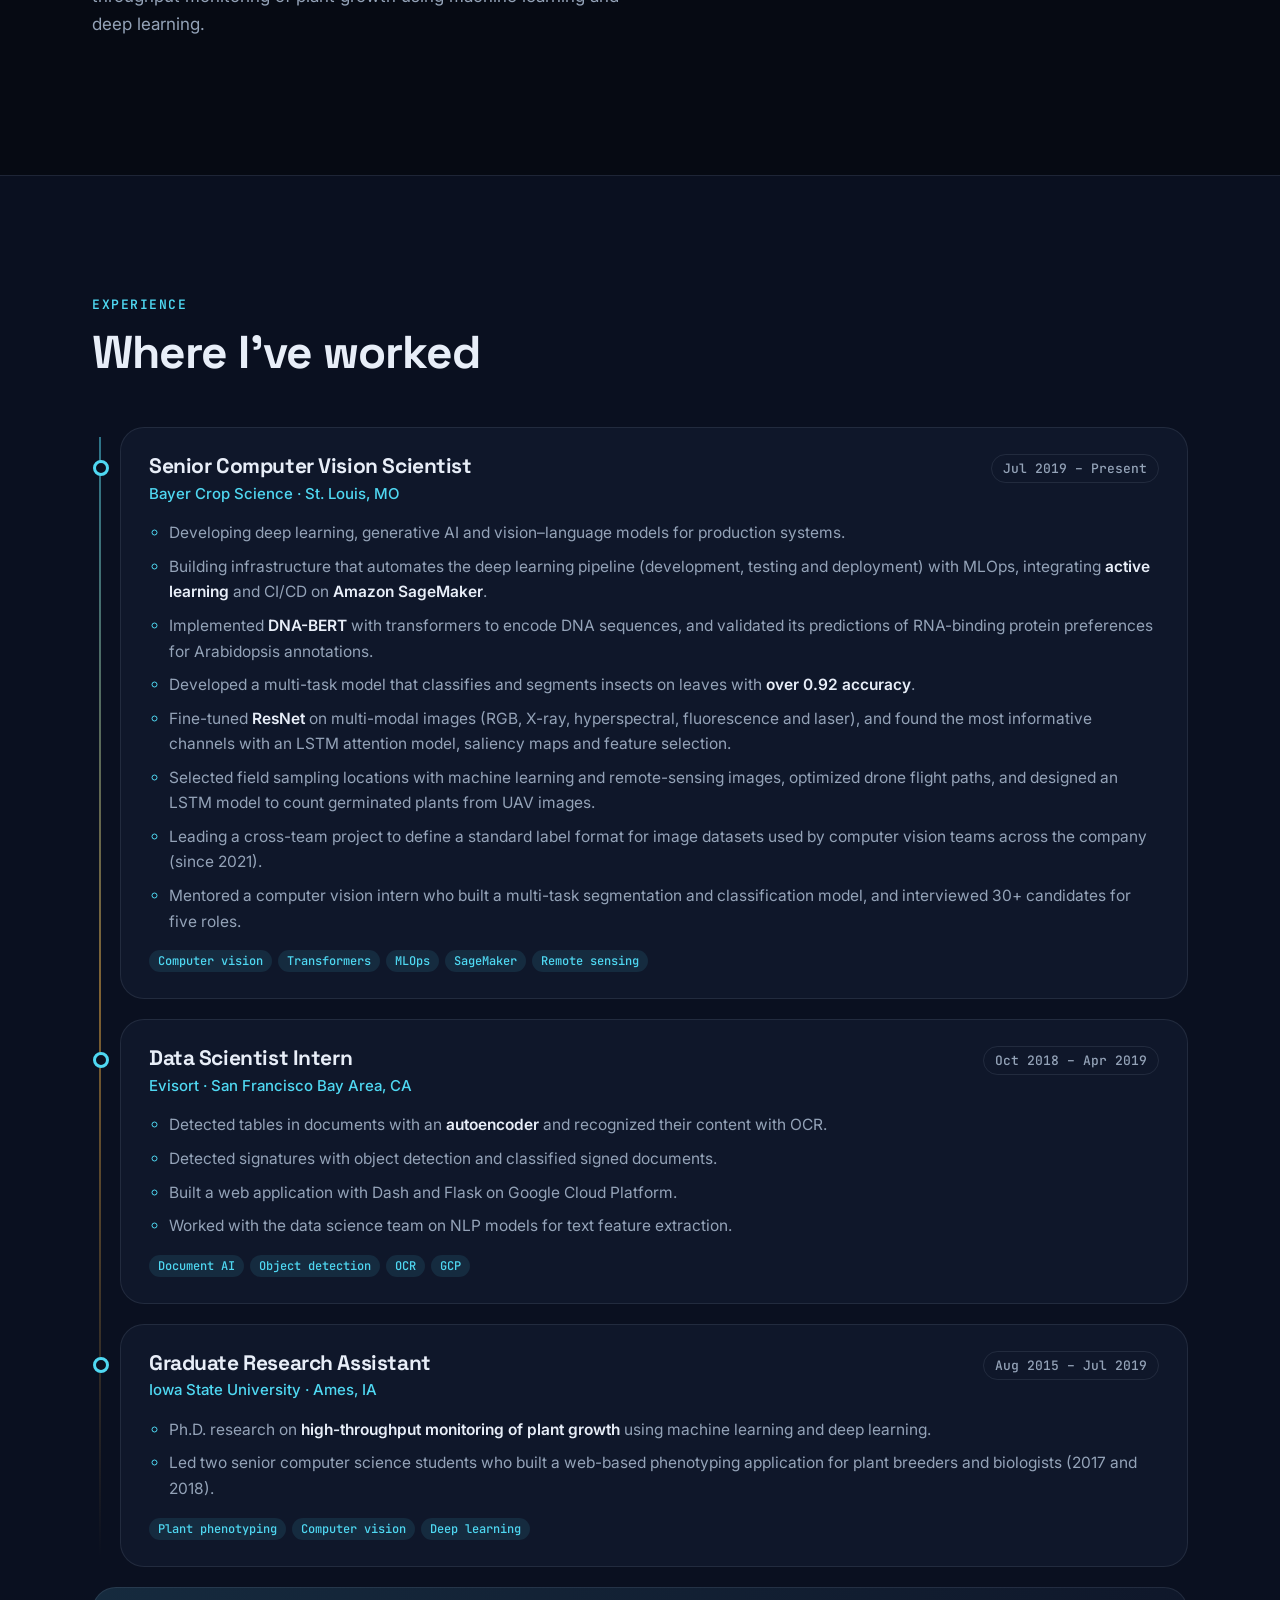
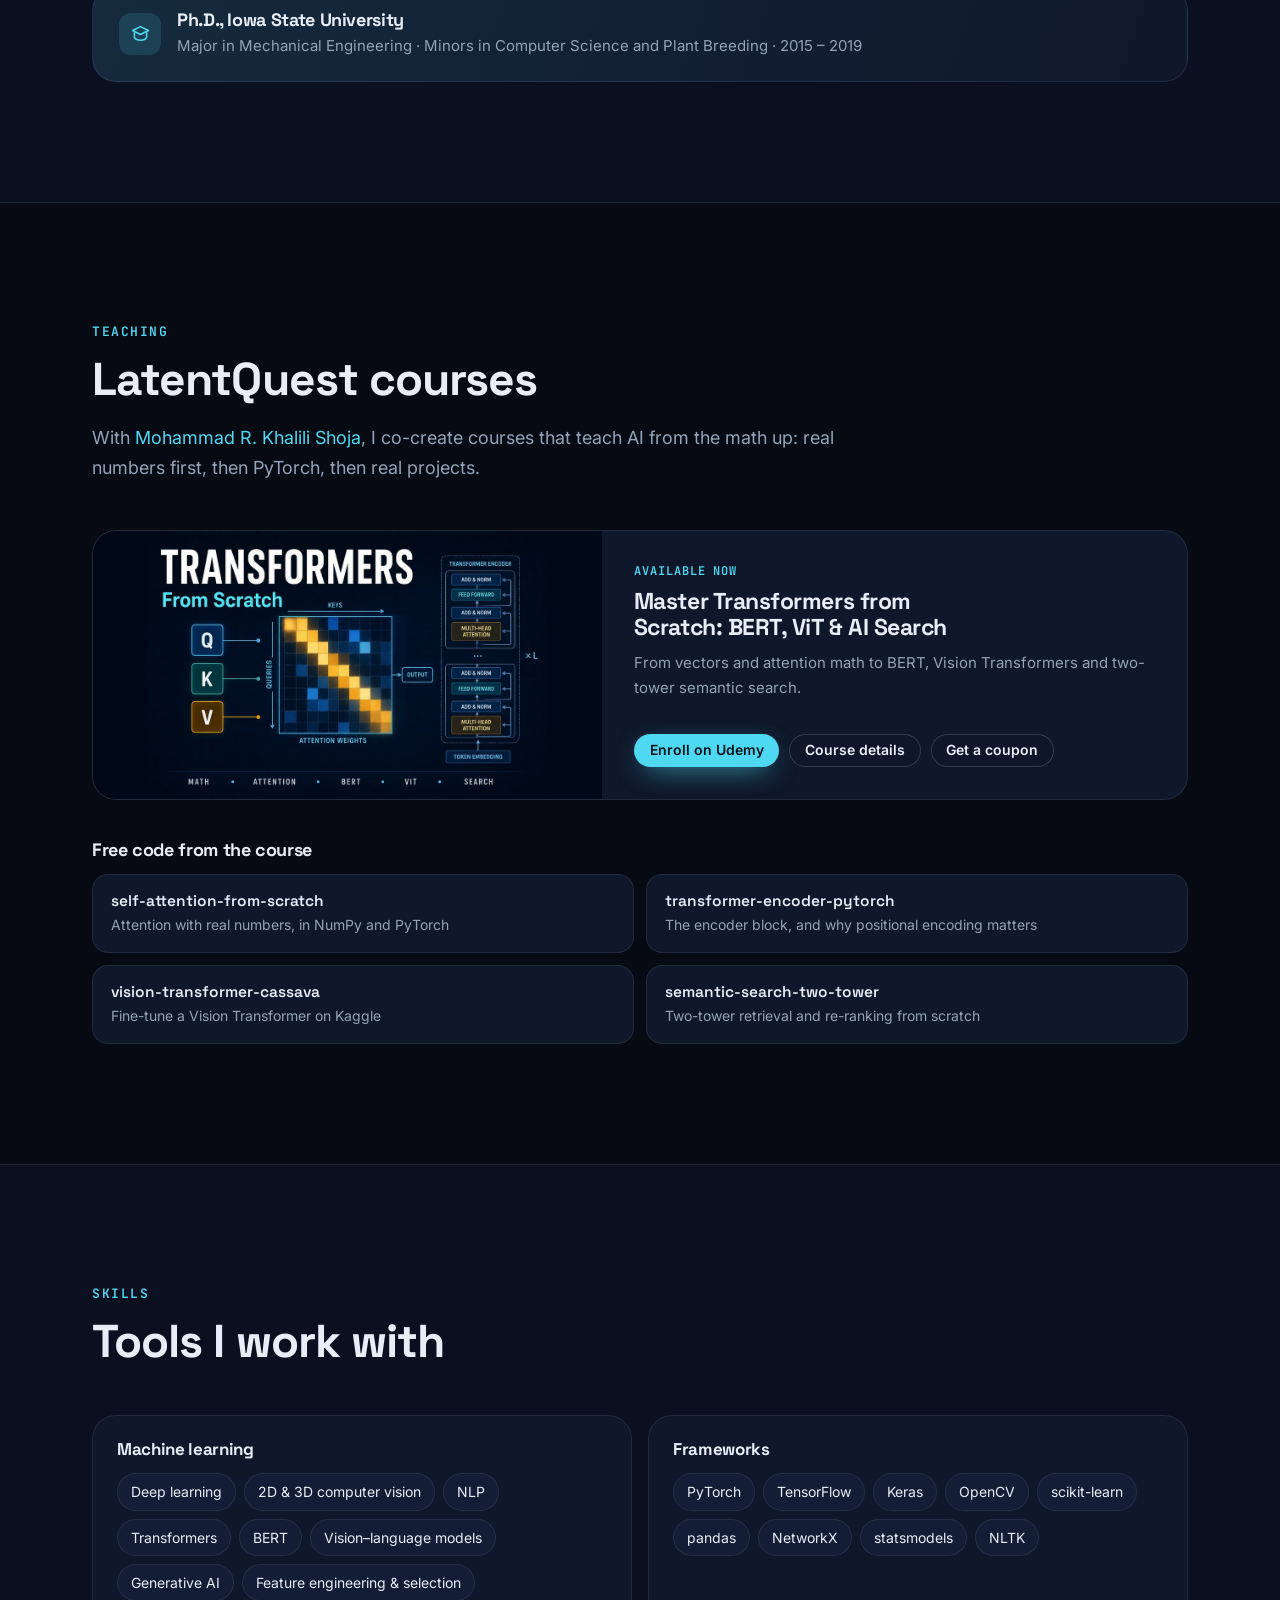
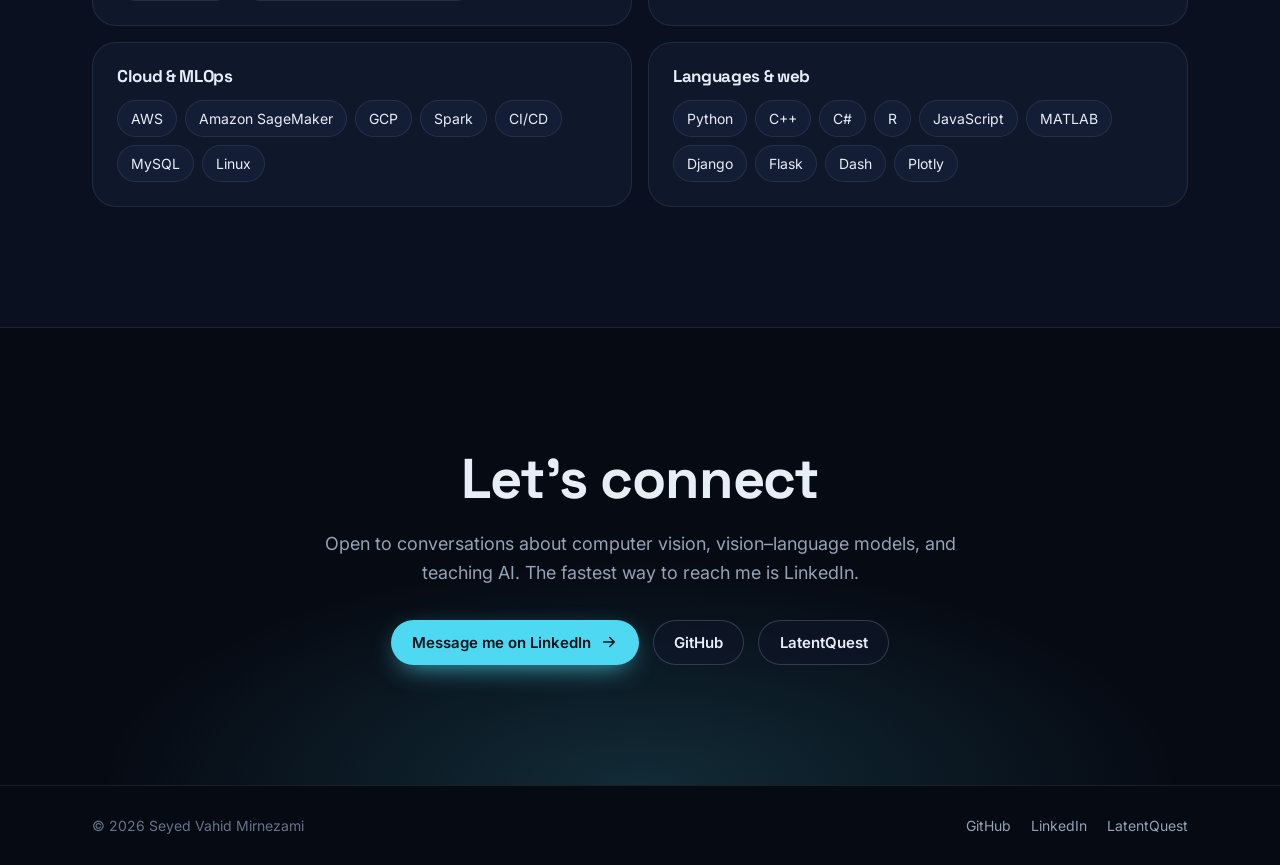
==== commit aedef6fb: "Turn the site into a personal portfolio and move course pages to LatentQuest" ====
--- a/index.html
+++ b/index.html
@@ -3,15 +3,15 @@
 <head>
   <meta charset="utf-8">
   <meta name="viewport" content="width=device-width, initial-scale=1">
-  <title>Vahid Mirnezami · Transformers from the Math Up</title>
-  <meta name="description" content="Seyed Vahid Mirnezami, Senior Computer Vision Scientist and co-creator of the LatentQuest course Master Transformers from Scratch: BERT, ViT & AI Search. Free open-source code, interactive demos and the full course.">
+  <title>Seyed Vahid Mirnezami · Senior Computer Vision Scientist</title>
+  <meta name="description" content="Seyed Vahid Mirnezami, Ph.D., Senior Computer Vision Scientist at Bayer Crop Science. Deep learning, computer vision, generative AI and vision–language models in production. Co-creator of LatentQuest courses.">
   <meta name="author" content="Seyed Vahid Mirnezami">
   <link rel="canonical" href="https://seyedvahidmirnezami.github.io/">
 
-  <meta property="og:type" content="website">
+  <meta property="og:type" content="profile">
   <meta property="og:url" content="https://seyedvahidmirnezami.github.io/">
-  <meta property="og:title" content="Vahid Mirnezami · Transformers from the Math Up">
-  <meta property="og:description" content="Learn transformers the way they actually work: real numbers first, then PyTorch, then real Kaggle projects.">
+  <meta property="og:title" content="Seyed Vahid Mirnezami · Senior Computer Vision Scientist">
+  <meta property="og:description" content="Computer vision and deep learning in production, from multi-modal imaging to vision–language models. Co-creator of LatentQuest.">
   <meta property="og:image" content="https://seyedvahidmirnezami.github.io/assets/img/og-cover.jpg">
   <meta name="twitter:card" content="summary_large_image">
 
@@ -20,27 +20,28 @@
   <link rel="preconnect" href="https://fonts.gstatic.com" crossorigin>
   <link href="https://fonts.googleapis.com/css2?family=Inter:wght@400;500;600;700&family=JetBrains+Mono:wght@400;600&family=Space+Grotesk:wght@500;600;700&display=swap" rel="stylesheet">
   <link rel="stylesheet" href="assets/css/style.css">
-
   <script>
-    // Apply the saved theme before first paint to avoid a flash.
     try {
       const saved = localStorage.getItem("theme");
       if (saved === "light" || saved === "dark") document.documentElement.dataset.theme = saved;
     } catch (e) {}
   </script>
-
   <script type="application/ld+json">
   {
     "@context": "https://schema.org",
     "@type": "Person",
     "name": "Seyed Vahid Mirnezami",
+    "honorificSuffix": "Ph.D.",
     "jobTitle": "Senior Computer Vision Scientist",
+    "worksFor": {"@type": "Organization", "name": "Bayer Crop Science"},
+    "alumniOf": {"@type": "CollegeOrUniversity", "name": "Iowa State University"},
+    "image": "https://seyedvahidmirnezami.github.io/assets/img/people/vahid.jpg",
     "url": "https://seyedvahidmirnezami.github.io/",
     "sameAs": [
       "https://github.com/seyedvahidmirnezami",
-      "https://www.linkedin.com/in/seyedvahidmirnezami"
-    ],
-    "alumniOf": "Iowa State University"
+      "https://www.linkedin.com/in/seyedvahidmirnezami",
+      "https://latentquest.github.io/"
+    ]
   }
   </script>
 </head>
@@ -56,222 +57,226 @@
         <span class="brand__text">Vahid Mirnezami</span>
       </a>
       <nav class="nav__links" aria-label="Primary">
-        <a href="#course">Course</a>
-        <a href="coupon/">Coupon</a>
-        <a href="#demo">Try attention</a>
-        <a href="#code">Open source</a>
         <a href="#about">About</a>
+        <a href="#experience">Experience</a>
+        <a href="#teaching">Teaching</a>
+        <a href="#skills">Skills</a>
+        <a href="#contact">Contact</a>
       </nav>
       <div class="nav__actions">
         <button class="icon-btn" id="theme-toggle" type="button" aria-label="Switch color theme">
           <svg class="icon-sun" viewBox="0 0 24 24" aria-hidden="true"><circle cx="12" cy="12" r="4.5"/><path d="M12 1.5v3M12 19.5v3M4.2 4.2l2.1 2.1M17.7 17.7l2.1 2.1M1.5 12h3M19.5 12h3M4.2 19.8l2.1-2.1M17.7 6.3l2.1-2.1"/></svg>
           <svg class="icon-moon" viewBox="0 0 24 24" aria-hidden="true"><path d="M20.5 14.5A8.5 8.5 0 0 1 9.5 3.5a8.5 8.5 0 1 0 11 11z"/></svg>
         </button>
-        <a class="btn btn--primary btn--sm nav__cta" data-featured-link href="https://www.udemy.com/course/master-transformers-from-scratch-bert-vit-ai-search/?referralCode=741D2251A98D41859FB9" target="_blank" rel="noopener">Enroll</a>
+        <a class="btn btn--primary btn--sm nav__cta" href="https://www.linkedin.com/in/seyedvahidmirnezami" target="_blank" rel="noopener">Connect</a>
       </div>
     </div>
   </header>
 
   <main id="main">
     <!-- HERO -->
-    <section class="hero">
+    <section class="hero hero--portfolio">
       <canvas class="hero__canvas" id="attention-canvas" aria-hidden="true"></canvas>
       <div class="hero__glow" aria-hidden="true"></div>
       <div class="container hero__inner">
         <div class="hero__copy reveal">
-          <p class="eyebrow"><span class="dot"></span> Senior Computer Vision Scientist · Co-creator of LatentQuest</p>
-          <h1>Transformers,<br><span class="grad">from the math up.</span></h1>
-          <p class="lead">I teach the model behind BERT, Vision Transformers and modern AI search the way it actually works: real numbers you can check on paper, then clean PyTorch, then real Kaggle projects.</p>
+          <p class="eyebrow"><span class="dot"></span> Senior Computer Vision Scientist · Bayer Crop Science</p>
+          <h1>Seyed Vahid<br><span class="grad">Mirnezami</span></h1>
+          <p class="lead">I build computer vision and deep learning systems that run in production, from multi-modal imaging and drone-based field analytics to generative AI and vision–language models. I also co-create <a href="https://latentquest.github.io/" target="_blank" rel="noopener">LatentQuest</a> courses, where I teach AI from the math up.</p>
           <div class="hero__ctas">
-            <a class="btn btn--primary" data-featured-link href="https://www.udemy.com/course/master-transformers-from-scratch-bert-vit-ai-search/?referralCode=741D2251A98D41859FB9" target="_blank" rel="noopener">
-              Explore the course
+            <a class="btn btn--primary" href="#experience">
+              See my work
               <svg viewBox="0 0 24 24" aria-hidden="true"><path d="M5 12h14M13 6l6 6-6 6"/></svg>
             </a>
-            <a class="btn btn--ghost" href="#code">Free code on GitHub</a>
+            <a class="btn btn--ghost" href="https://www.linkedin.com/in/seyedvahidmirnezami" target="_blank" rel="noopener">LinkedIn</a>
           </div>
-          <p class="hero__coupon">Want a discount? <a data-coupon-link href="coupon/">Ask me for a coupon →</a></p>
-          <ul class="hero__facts" aria-label="Highlights">
-            <li><strong>17</strong><span>sessions</span></li>
-            <li><strong>NLP · Vision · Search</strong><span>hands-on projects</span></li>
-            <li><strong>PyTorch</strong><span>built from scratch</span></li>
+          <ul class="stats" aria-label="Highlights">
+            <li><strong>Ph.D.</strong><span>Mechanical Engineering, Iowa State University</span></li>
+            <li><strong>10+ years</strong><span>in machine learning and computer vision</span></li>
+            <li><strong>3</strong><span>patent filings as an inventor</span></li>
           </ul>
         </div>
-
-        <aside class="hero__card reveal" aria-label="Profile">
-          <div class="profile">
-            <img class="profile__photo" src="https://github.com/seyedvahidmirnezami.png?size=320" alt="Portrait of Seyed Vahid Mirnezami" width="96" height="96" loading="eager">
+        <figure class="portrait reveal">
+          <img src="assets/img/people/vahid-portrait.jpg" alt="Portrait of Seyed Vahid Mirnezami" width="720" height="828">
+          <figcaption>
+            <span class="portrait__status"><i></i> Building vision–language systems</span>
+          </figcaption>
+        </figure>
+      </div>
+    </section>
+
+    <!-- ABOUT -->
+    <section class="section" id="about">
+      <div class="container about">
+        <div class="about__text reveal">
+          <p class="kicker">About</p>
+          <h2>From plant phenotyping research to AI in production</h2>
+          <p>I'm a Senior Computer Vision Scientist at <strong>Bayer Crop Science</strong>, where I work on deep learning, generative AI, and large vision–language models for real-world production systems. My work spans multi-modal imaging, drone and remote-sensing analytics, transformers for biological sequences, and the MLOps infrastructure that takes these models from notebooks to deployment.</p>
+          <p>Before Bayer, I was a data scientist intern at <strong>Evisort</strong>, building document-intelligence models for table and signature detection. I earned my <strong>Ph.D. at Iowa State University</strong>, majoring in Mechanical Engineering with minors in Computer Science and Plant Breeding, with research on high-throughput monitoring of plant growth using machine learning and deep learning.</p>
+        </div>
+        <div class="about__side">
+          <article class="focus reveal">
+            <span class="focus__icon focus__icon--cyan" aria-hidden="true"><svg viewBox="0 0 24 24"><circle cx="12" cy="12" r="9"/><circle cx="12" cy="12" r="4"/></svg></span>
             <div>
-              <p class="profile__name">Seyed Vahid Mirnezami</p>
-              <p class="profile__role">Deep Learning · GenAI · Vision–Language Models</p>
-            </div>
-          </div>
-          <div class="mini-matrix" aria-hidden="true">
-            <div class="mini-matrix__label">attention("bank of river")</div>
-            <div class="mini-matrix__grid" id="mini-matrix"></div>
-          </div>
-          <div class="profile__links">
-            <a href="https://github.com/seyedvahidmirnezami" target="_blank" rel="noopener" aria-label="GitHub">
-              <svg viewBox="0 0 24 24" aria-hidden="true"><path d="M12 .5a11.5 11.5 0 0 0-3.64 22.41c.58.1.79-.25.79-.56v-2c-3.2.7-3.88-1.37-3.88-1.37-.53-1.33-1.28-1.69-1.28-1.69-1.05-.71.08-.7.08-.7 1.16.08 1.77 1.19 1.77 1.19 1.03 1.77 2.7 1.26 3.36.96.1-.75.4-1.26.73-1.55-2.55-.29-5.24-1.28-5.24-5.68 0-1.25.45-2.28 1.19-3.08-.12-.29-.52-1.46.11-3.05 0 0 .97-.31 3.17 1.18a10.9 10.9 0 0 1 5.77 0c2.2-1.49 3.17-1.18 3.17-1.18.63 1.59.23 2.76.11 3.05.74.8 1.19 1.83 1.19 3.08 0 4.41-2.69 5.38-5.25 5.67.41.36.78 1.06.78 2.14v3.17c0 .31.21.67.8.56A11.5 11.5 0 0 0 12 .5z"/></svg>
-              GitHub
-            </a>
-            <a href="https://www.linkedin.com/in/seyedvahidmirnezami" target="_blank" rel="noopener" aria-label="LinkedIn">
-              <svg viewBox="0 0 24 24" aria-hidden="true"><path d="M20.45 20.45h-3.55v-5.57c0-1.33-.03-3.04-1.85-3.04-1.85 0-2.14 1.45-2.14 2.94v5.67H9.35V9h3.41v1.56h.05c.48-.9 1.64-1.85 3.37-1.85 3.6 0 4.27 2.37 4.27 5.46v6.28zM5.34 7.43a2.06 2.06 0 1 1 0-4.12 2.06 2.06 0 0 1 0 4.12zM7.12 20.45H3.56V9h3.56v11.45zM22.22 0H1.77C.79 0 0 .77 0 1.73v20.54C0 23.23.79 24 1.77 24h20.45c.98 0 1.78-.77 1.78-1.73V1.73C24 .77 23.2 0 22.22 0z"/></svg>
-              LinkedIn
-            </a>
-          </div>
-        </aside>
-      </div>
-    </section>
-
-    <!-- COURSES (shown when there is more than one course) -->
-    <section class="section" id="courses" hidden>
+              <h3>Current focus</h3>
+              <p>Generative AI and vision–language models for production, and automated deep learning pipelines with active learning on Amazon SageMaker.</p>
+            </div>
+          </article>
+          <article class="focus reveal">
+            <span class="focus__icon focus__icon--amber" aria-hidden="true"><svg viewBox="0 0 24 24"><rect x="3" y="3" width="7" height="7" rx="1.5"/><rect x="14" y="3" width="7" height="7" rx="1.5"/><rect x="3" y="14" width="7" height="7" rx="1.5"/><rect x="14" y="14" width="7" height="7" rx="1.5"/></svg></span>
+            <div>
+              <h3>Built in production</h3>
+              <p>Multi-modal image models (RGB, X-ray, hyperspectral, fluorescence and laser), UAV-based plant counting, insect segmentation, and DNA-BERT for biological sequences.</p>
+            </div>
+          </article>
+          <article class="focus reveal">
+            <span class="focus__icon focus__icon--violet" aria-hidden="true"><svg viewBox="0 0 24 24"><path d="M12 3l9 4.5-9 4.5-9-4.5z"/><path d="M5 10v5c0 1.7 3.1 3.5 7 3.5s7-1.8 7-3.5v-5"/></svg></span>
+            <div>
+              <h3>Teaching</h3>
+              <p>Co-creator of <a href="https://latentquest.github.io/" target="_blank" rel="noopener">LatentQuest</a>, teaching transformers, BERT, Vision Transformers and semantic search from first principles.</p>
+            </div>
+          </article>
+        </div>
+      </div>
+    </section>
+
+    <!-- EXPERIENCE -->
+    <section class="section section--alt" id="experience">
       <div class="container">
         <div class="section__head reveal">
-          <p class="kicker">Courses</p>
-          <h2>Learn AI the way it actually works</h2>
-          <p class="section__lead">Every course follows the same path: work through the math with real numbers, build it in PyTorch, then ship real projects.</p>
-        </div>
-        <div class="course-grid" id="course-grid"></div>
-      </div>
-    </section>
-
-    <!-- FEATURED COURSE (filled from assets/data/site.js) -->
-    <section class="section" id="course">
+          <p class="kicker">Experience</p>
+          <h2>Where I've worked</h2>
+        </div>
+
+        <ol class="timeline">
+          <li class="job reveal">
+            <div class="job__head">
+              <div>
+                <h3>Senior Computer Vision Scientist</h3>
+                <p class="job__org">Bayer Crop Science · St. Louis, MO</p>
+              </div>
+              <span class="job__date">Jul 2019 – Present</span>
+            </div>
+            <ul class="job__points">
+              <li>Developing deep learning, generative AI and vision–language models for production systems.</li>
+              <li>Building infrastructure that automates the deep learning pipeline (development, testing and deployment) with MLOps, integrating <strong>active learning</strong> and CI/CD on <strong>Amazon SageMaker</strong>.</li>
+              <li>Implemented <strong>DNA-BERT</strong> with transformers to encode DNA sequences, and validated its predictions of RNA-binding protein preferences for Arabidopsis annotations.</li>
+              <li>Developed a multi-task model that classifies and segments insects on leaves with <strong>over 0.92 accuracy</strong>.</li>
+              <li>Fine-tuned <strong>ResNet</strong> on multi-modal images (RGB, X-ray, hyperspectral, fluorescence and laser), and found the most informative channels with an LSTM attention model, saliency maps and feature selection.</li>
+              <li>Selected field sampling locations with machine learning and remote-sensing images, optimized drone flight paths, and designed an LSTM model to count germinated plants from UAV images.</li>
+              <li>Leading a cross-team project to define a standard label format for image datasets used by computer vision teams across the company (since 2021).</li>
+              <li>Mentored a computer vision intern who built a multi-task segmentation and classification model, and interviewed 30+ candidates for five roles.</li>
+            </ul>
+            <ul class="tags"><li>Computer vision</li><li>Transformers</li><li>MLOps</li><li>SageMaker</li><li>Remote sensing</li></ul>
+          </li>
+
+          <li class="job reveal">
+            <div class="job__head">
+              <div>
+                <h3>Data Scientist Intern</h3>
+                <p class="job__org">Evisort · San Francisco Bay Area, CA</p>
+              </div>
+              <span class="job__date">Oct 2018 – Apr 2019</span>
+            </div>
+            <ul class="job__points">
+              <li>Detected tables in documents with an <strong>autoencoder</strong> and recognized their content with OCR.</li>
+              <li>Detected signatures with object detection and classified signed documents.</li>
+              <li>Built a web application with Dash and Flask on Google Cloud Platform.</li>
+              <li>Worked with the data science team on NLP models for text feature extraction.</li>
+            </ul>
+            <ul class="tags"><li>Document AI</li><li>Object detection</li><li>OCR</li><li>GCP</li></ul>
+          </li>
+
+          <li class="job reveal">
+            <div class="job__head">
+              <div>
+                <h3>Graduate Research Assistant</h3>
+                <p class="job__org">Iowa State University · Ames, IA</p>
+              </div>
+              <span class="job__date">Aug 2015 – Jul 2019</span>
+            </div>
+            <ul class="job__points">
+              <li>Ph.D. research on <strong>high-throughput monitoring of plant growth</strong> using machine learning and deep learning.</li>
+              <li>Led two senior computer science students who built a web-based phenotyping application for plant breeders and biologists (2017 and 2018).</li>
+            </ul>
+            <ul class="tags"><li>Plant phenotyping</li><li>Computer vision</li><li>Deep learning</li></ul>
+          </li>
+        </ol>
+
+        <div class="edu reveal">
+          <span class="focus__icon focus__icon--cyan" aria-hidden="true"><svg viewBox="0 0 24 24"><path d="M12 3l9 4.5-9 4.5-9-4.5z"/><path d="M5 10v5c0 1.7 3.1 3.5 7 3.5s7-1.8 7-3.5v-5"/></svg></span>
+          <div>
+            <h3>Ph.D., Iowa State University</h3>
+            <p>Major in Mechanical Engineering · Minors in Computer Science and Plant Breeding · 2015 – 2019</p>
+          </div>
+        </div>
+      </div>
+    </section>
+
+    <!-- TEACHING -->
+    <section class="section" id="teaching">
       <div class="container">
         <div class="section__head reveal">
-          <p class="kicker" id="fc-kicker">The course</p>
-          <h2 id="fc-title">Master Transformers from Scratch: BERT, ViT &amp; AI Search</h2>
-          <p class="section__lead" id="fc-lead"></p>
-        </div>
-        <div class="pillars" id="fc-pillars"></div>
-        <div class="syllabus reveal" id="syllabus">
-          <div class="syllabus__tabs" role="tablist" aria-label="Course tracks"></div>
-          <ol class="syllabus__list" id="syllabus-list"></ol>
-        </div>
-        <div class="course-cta reveal">
-          <div>
-            <p class="course-cta__title" id="fc-cta-title"></p>
-            <p class="course-cta__sub" id="fc-cta-sub"></p>
-          </div>
-          <div class="course-cta__actions">
-            <a class="btn btn--ghost" data-coupon-link href="coupon/">Get a coupon</a>
-            <a class="btn btn--primary" data-featured-link href="https://www.udemy.com/course/master-transformers-from-scratch-bert-vit-ai-search/?referralCode=741D2251A98D41859FB9" target="_blank" rel="noopener">
-              Enroll on Udemy
-              <svg viewBox="0 0 24 24" aria-hidden="true"><path d="M5 12h14M13 6l6 6-6 6"/></svg>
-            </a>
-          </div>
-        </div>
-    </section>
-
-    <!-- DEMO -->
-    <section class="section section--alt" id="demo">
+          <p class="kicker">Teaching</p>
+          <h2>LatentQuest courses</h2>
+          <p class="section__lead">With <a href="https://khalili65.github.io/" target="_blank" rel="noopener">Mohammad R. Khalili Shoja</a>, I co-create courses that teach AI from the math up: real numbers first, then PyTorch, then real projects.</p>
+        </div>
+
+        <div class="teach" id="teach-courses">
+          <!-- Fallback, replaced by the live course list from latentquest.github.io -->
+          <article class="teach-card reveal">
+            <img class="teach-card__img" src="assets/img/og-course.jpg" alt="" loading="lazy">
+            <div class="teach-card__body">
+              <p class="course-card__status">Available now</p>
+              <h3>Master Transformers from Scratch: BERT, ViT &amp; AI Search</h3>
+              <p class="course-card__tagline">From vectors and attention math to BERT, Vision Transformers and two-tower semantic search.</p>
+              <div class="course-card__actions">
+                <a class="btn btn--primary btn--sm" href="https://www.udemy.com/course/master-transformers-from-scratch-bert-vit-ai-search/?referralCode=741D2251A98D41859FB9" target="_blank" rel="noopener">Enroll on Udemy</a>
+                <a class="btn btn--ghost btn--sm" href="https://latentquest.github.io/" target="_blank" rel="noopener">Course details</a>
+                <a class="btn btn--ghost btn--sm" href="https://latentquest.github.io/coupon/?course=transformers" target="_blank" rel="noopener">Get a coupon</a>
+              </div>
+            </div>
+          </article>
+        </div>
+
+        <h3 class="subhead reveal">Free code from the course</h3>
+        <div class="repo-list">
+          <a class="repo-mini reveal" href="https://github.com/seyedvahidmirnezami/self-attention-from-scratch" target="_blank" rel="noopener"><span>self-attention-from-scratch</span><small>Attention with real numbers, in NumPy and PyTorch</small></a>
+          <a class="repo-mini reveal" href="https://github.com/seyedvahidmirnezami/transformer-encoder-pytorch" target="_blank" rel="noopener"><span>transformer-encoder-pytorch</span><small>The encoder block, and why positional encoding matters</small></a>
+          <a class="repo-mini reveal" href="https://github.com/seyedvahidmirnezami/vision-transformer-cassava" target="_blank" rel="noopener"><span>vision-transformer-cassava</span><small>Fine-tune a Vision Transformer on Kaggle</small></a>
+          <a class="repo-mini reveal" href="https://github.com/seyedvahidmirnezami/semantic-search-two-tower" target="_blank" rel="noopener"><span>semantic-search-two-tower</span><small>Two-tower retrieval and re-ranking from scratch</small></a>
+        </div>
+      </div>
+    </section>
+
+    <!-- SKILLS -->
+    <section class="section section--alt" id="skills">
       <div class="container">
         <div class="section__head reveal">
-          <p class="kicker">Try it</p>
-          <h2>Self-attention, live, with real numbers</h2>
-          <p class="section__lead">The running example from the course. Pick a word to see how much it attends to every other word, and the new context-aware vector it ends up with. Everything below is computed live in your browser.</p>
-        </div>
-
-        <div class="demo reveal">
-          <div class="demo__controls">
-            <div class="segmented" role="radiogroup" aria-label="Attention type">
-              <button type="button" role="radio" aria-checked="true" data-mode="raw">softmax(X·Xᵀ)·X</button>
-              <button type="button" role="radio" aria-checked="false" data-mode="qkv">softmax(Q·Kᵀ/√d)·V</button>
-            </div>
-            <p class="demo__hint" id="demo-hint">Session 2: attention with no learned weights.</p>
-          </div>
-
-          <div class="demo__words" role="radiogroup" aria-label="Query word" id="demo-words"></div>
-
-          <div class="demo__grid">
-            <div class="panel">
-              <p class="panel__title">Focus weights for <span class="hl" id="demo-query">bank</span></p>
-              <div class="bars" id="demo-bars"></div>
-              <p class="panel__note">Each row of the attention matrix sums to 1.</p>
-            </div>
-            <div class="panel">
-              <p class="panel__title">Full attention matrix</p>
-              <div class="matrix" id="demo-matrix"></div>
-              <p class="panel__note">Rows = queries, columns = keys.</p>
-            </div>
-            <div class="panel">
-              <p class="panel__title">Vector before → after</p>
-              <div class="vecs" id="demo-vecs"></div>
-              <p class="panel__note" id="demo-vec-note">The new vector is a weighted mix of every word.</p>
-            </div>
-          </div>
-        </div>
-      </div>
-    </section>
-
-    <!-- OPEN SOURCE -->
-    <section class="section" id="code">
-      <div class="container">
-        <div class="section__head reveal">
-          <p class="kicker">Open source</p>
-          <h2>Free code from the course</h2>
-          <p class="section__lead">Readable, tested, and runnable in Colab or on Kaggle. Start here, then take the full course for the complete path.</p>
-        </div>
-        <div class="repos" id="repos"></div>
-      </div>
-    </section>
-
-    <!-- ABOUT -->
-    <section class="section section--alt" id="about">
-      <div class="container about">
-        <div class="about__text reveal">
-          <p class="kicker">About me</p>
-          <h2>Building vision and language systems that work in production</h2>
-          <p>I'm a Senior Computer Vision Scientist focused on deep learning, generative AI, and large vision–language models for real-world production systems. My background spans industrial computer vision and applied machine learning, including earlier work as a data scientist on document intelligence pipelines.</p>
-          <p>I did my graduate research at Iowa State University on machine learning and computer vision for plant phenotyping, object detection, and high-throughput image analysis.</p>
-          <p>Through LatentQuest, I teach what I wish I'd been taught: understand every layer, then build it, then ship it.</p>
-          <ul class="chips" aria-label="Focus areas">
-            <li>Computer Vision</li><li>Vision Transformers</li><li>Vision–Language Models</li><li>Generative AI</li><li>Deep Learning</li><li>PyTorch</li><li>Applied ML</li>
-          </ul>
-        </div>
-
-        <div class="about__side">
-          <p class="kicker reveal">Instructors</p>
-          <article class="person reveal">
-            <img src="https://github.com/seyedvahidmirnezami.png?size=160" alt="" width="56" height="56" loading="lazy">
-            <div>
-              <h3>Seyed Vahid Mirnezami</h3>
-              <p class="person__role">Senior Computer Vision Scientist</p>
-              <p>Deep learning, generative AI and vision–language models.</p>
-              <div class="person__links">
-                <a href="https://github.com/seyedvahidmirnezami" target="_blank" rel="noopener">GitHub</a>
-                <a href="https://www.linkedin.com/in/seyedvahidmirnezami" target="_blank" rel="noopener">LinkedIn</a>
-              </div>
-            </div>
-          </article>
-          <article class="person reveal">
-            <img src="https://github.com/khalili65.png?size=160" alt="" width="56" height="56" loading="lazy">
-            <div>
-              <h3>Mohammad R. Khalili Shoja</h3>
-              <p class="person__role">Staff Data Scientist, Walmart Global Tech</p>
-              <p>Recommender systems, ranking and retrieval. Previously tech lead for paid-search relevance at Microsoft.</p>
-              <div class="person__links">
-                <a href="https://khalili65.github.io/" target="_blank" rel="noopener">Website</a>
-                <a href="https://github.com/khalili65" target="_blank" rel="noopener">GitHub</a>
-                <a href="https://www.linkedin.com/in/mohammad-reza-khalili-shoja" target="_blank" rel="noopener">LinkedIn</a>
-              </div>
-            </div>
-          </article>
-        </div>
-      </div>
-    </section>
-
-    <!-- FINAL CTA -->
-    <section class="section final">
+          <p class="kicker">Skills</p>
+          <h2>Tools I work with</h2>
+        </div>
+        <div class="skills">
+          <div class="skill-group reveal"><h3>Machine learning</h3><ul class="chips"><li>Deep learning</li><li>2D &amp; 3D computer vision</li><li>NLP</li><li>Transformers</li><li>BERT</li><li>Vision–language models</li><li>Generative AI</li><li>Feature engineering &amp; selection</li></ul></div>
+          <div class="skill-group reveal"><h3>Frameworks</h3><ul class="chips"><li>PyTorch</li><li>TensorFlow</li><li>Keras</li><li>OpenCV</li><li>scikit-learn</li><li>pandas</li><li>NetworkX</li><li>statsmodels</li><li>NLTK</li></ul></div>
+          <div class="skill-group reveal"><h3>Cloud &amp; MLOps</h3><ul class="chips"><li>AWS</li><li>Amazon SageMaker</li><li>GCP</li><li>Spark</li><li>CI/CD</li><li>MySQL</li><li>Linux</li></ul></div>
+          <div class="skill-group reveal"><h3>Languages &amp; web</h3><ul class="chips"><li>Python</li><li>C++</li><li>C#</li><li>R</li><li>JavaScript</li><li>MATLAB</li><li>Django</li><li>Flask</li><li>Dash</li><li>Plotly</li></ul></div>
+        </div>
+      </div>
+    </section>
+
+    <!-- CONTACT -->
+    <section class="section final" id="contact">
       <div class="container final__inner reveal">
-        <h2>Stop treating transformers as a black box.</h2>
-        <p>Go from vectors and dot products to BERT, Vision Transformers and semantic search, with code you understand line by line.</p>
+        <h2>Let's connect</h2>
+        <p>Open to conversations about computer vision, vision–language models, and teaching AI. The fastest way to reach me is LinkedIn.</p>
         <div class="hero__ctas hero__ctas--center">
-          <a class="btn btn--primary" data-featured-link href="https://www.udemy.com/course/master-transformers-from-scratch-bert-vit-ai-search/?referralCode=741D2251A98D41859FB9" target="_blank" rel="noopener">
-            Start the course
+          <a class="btn btn--primary" href="https://www.linkedin.com/in/seyedvahidmirnezami" target="_blank" rel="noopener">
+            Message me on LinkedIn
             <svg viewBox="0 0 24 24" aria-hidden="true"><path d="M5 12h14M13 6l6 6-6 6"/></svg>
           </a>
-          <a class="btn btn--ghost" data-coupon-link href="coupon/">Get a coupon</a>
+          <a class="btn btn--ghost" href="https://github.com/seyedvahidmirnezami" target="_blank" rel="noopener">GitHub</a>
+          <a class="btn btn--ghost" href="https://latentquest.github.io/" target="_blank" rel="noopener">LatentQuest</a>
         </div>
       </div>
     </section>
@@ -279,16 +284,17 @@
 
   <footer class="footer">
     <div class="container footer__inner">
-      <p>© <span id="year"></span> Seyed Vahid Mirnezami · LatentQuest</p>
+      <p>© <span id="year"></span> Seyed Vahid Mirnezami</p>
       <nav aria-label="Footer">
         <a href="https://github.com/seyedvahidmirnezami" target="_blank" rel="noopener">GitHub</a>
         <a href="https://www.linkedin.com/in/seyedvahidmirnezami" target="_blank" rel="noopener">LinkedIn</a>
-        <a data-featured-link href="https://www.udemy.com/course/master-transformers-from-scratch-bert-vit-ai-search/?referralCode=741D2251A98D41859FB9" target="_blank" rel="noopener">Udemy</a>
+        <a href="https://latentquest.github.io/" target="_blank" rel="noopener">LatentQuest</a>
       </nav>
     </div>
   </footer>
 
-  <script src="assets/data/site.js" defer></script>
-  <script src="assets/js/main.js" defer></script>
+  <!-- LatentQuest's course data first, so new courses appear here automatically. -->
+  <script src="https://latentquest.github.io/assets/data/site.js" defer></script>
+  <script src="assets/js/portfolio.js" defer></script>
 </body>
 </html>
--- a/assets/css/style.css
+++ b/assets/css/style.css
@@ -367,3 +367,78 @@
 .coupon__alt { margin-top: 18px; font-size: 14px; color: var(--faint); }
 @media (max-width: 860px) { .coupon__inner { grid-template-columns: 1fr; } }
 @media (max-width: 420px) { .course-grid { grid-template-columns: 1fr; } .form-card__actions .btn { width: 100%; justify-content: center; } }
+
+/* ---------- Portfolio ---------- */
+.hero--portfolio .hero__inner { grid-template-columns: 1.3fr .8fr; }
+.hero--portfolio h1 { font-size: clamp(44px, 6.2vw, 78px); }
+.stats { list-style: none; padding: 0; margin: 44px 0 0; display: grid; grid-template-columns: repeat(3, minmax(0, 1fr)); gap: 14px; max-width: 640px; }
+.stats li { padding: 16px 18px; border-radius: var(--radius); border: 1px solid var(--border); background: color-mix(in srgb, var(--surface) 70%, transparent); }
+.stats strong { display: block; font: 700 24px var(--font-head); background: linear-gradient(100deg, var(--cyan), var(--amber)); -webkit-background-clip: text; background-clip: text; color: transparent; }
+.stats span { font-size: 13.5px; color: var(--muted); line-height: 1.4; display: block; margin-top: 4px; }
+.portrait { position: relative; margin: 0; justify-self: end; width: 100%; max-width: 380px; }
+.portrait::before { content: ""; position: absolute; inset: -14px; border-radius: 34px; background: linear-gradient(140deg, color-mix(in srgb, var(--cyan) 55%, transparent), transparent 45%, color-mix(in srgb, var(--amber) 55%, transparent)); opacity: .55; filter: blur(2px); z-index: 0; }
+.portrait img { position: relative; z-index: 1; width: 100%; height: auto; aspect-ratio: 720 / 828; object-fit: cover; border-radius: 28px; border: 1px solid var(--border-strong); box-shadow: var(--shadow); }
+.portrait figcaption { position: absolute; z-index: 2; left: 16px; bottom: 16px; }
+.portrait__status { display: inline-flex; align-items: center; gap: 8px; padding: 8px 14px; border-radius: 999px; font-size: 13px; font-weight: 500; color: #e8eef8; background: rgba(6, 10, 19, .72); backdrop-filter: blur(8px); border: 1px solid rgba(255, 255, 255, .12); }
+.portrait__status i { width: 8px; height: 8px; border-radius: 50%; background: #34d399; box-shadow: 0 0 0 4px rgba(52, 211, 153, .2); }
+
+.about__text strong { color: var(--text); font-weight: 600; }
+.about__side { display: grid; gap: 14px; align-content: start; }
+.focus { display: flex; gap: 16px; padding: 22px; background: var(--surface); border: 1px solid var(--border); border-radius: var(--radius); }
+.focus h3 { font-size: 17px; margin-bottom: 6px; }
+.focus p { color: var(--muted); font-size: 15px; margin: 0; }
+.focus__icon { flex: none; width: 42px; height: 42px; border-radius: 12px; display: grid; place-items: center; }
+.focus__icon svg { width: 21px; height: 21px; fill: none; stroke: currentColor; stroke-width: 1.8; stroke-linecap: round; stroke-linejoin: round; }
+.focus__icon--cyan { color: var(--cyan); background: color-mix(in srgb, var(--cyan) 14%, transparent); }
+.focus__icon--amber { color: var(--amber); background: color-mix(in srgb, var(--amber) 14%, transparent); }
+.focus__icon--violet { color: var(--violet); background: color-mix(in srgb, var(--violet) 14%, transparent); }
+
+.timeline { list-style: none; margin: 0; padding: 0 0 0 28px; position: relative; display: grid; gap: 20px; }
+.timeline::before { content: ""; position: absolute; left: 7px; top: 10px; bottom: 10px; width: 2px; background: linear-gradient(var(--cyan), var(--amber), transparent); opacity: .5; }
+.job { position: relative; padding: 26px 28px; background: var(--surface); border: 1px solid var(--border); border-radius: var(--radius-lg); }
+.job::before { content: ""; position: absolute; left: -28px; top: 32px; width: 16px; height: 16px; border-radius: 50%; background: var(--bg-alt); border: 3px solid var(--cyan); }
+.job__head { display: flex; justify-content: space-between; align-items: flex-start; gap: 16px; margin-bottom: 14px; }
+.job h3 { font-size: 21px; }
+.job__org { margin: 4px 0 0; color: var(--cyan); font-weight: 500; font-size: 15px; }
+.job__date { flex: none; font: 500 13px var(--font-mono); color: var(--muted); padding: 5px 11px; border-radius: 999px; border: 1px solid var(--border); white-space: nowrap; }
+.job__points { margin: 0; padding-left: 20px; display: grid; gap: 8px; color: var(--muted); font-size: 15.5px; }
+.job__points strong { color: var(--text); font-weight: 600; }
+.job__points li::marker { color: var(--cyan); }
+.tags { list-style: none; padding: 0; margin: 16px 0 0; display: flex; flex-wrap: wrap; gap: 6px; }
+.tags li { font: 500 12px var(--font-mono); padding: 3px 9px; border-radius: 999px; color: var(--cyan); background: color-mix(in srgb, var(--cyan) 10%, transparent); }
+.edu { display: flex; gap: 16px; align-items: center; margin-top: 20px; padding: 22px 26px; border-radius: var(--radius-lg); border: 1px solid var(--border); background: linear-gradient(110deg, color-mix(in srgb, var(--cyan) 10%, var(--surface)), var(--surface)); }
+.edu h3 { font-size: 18px; margin-bottom: 4px; }
+.edu p { margin: 0; color: var(--muted); font-size: 15px; }
+
+.teach { display: grid; gap: 20px; }
+.teach-card { display: grid; grid-template-columns: minmax(0, 1fr) minmax(0, 1.15fr); overflow: hidden; background: var(--surface); border: 1px solid var(--border); border-radius: var(--radius-lg); }
+.teach-card__img { width: 100%; height: 100%; object-fit: cover; aspect-ratio: 1200 / 630; }
+.teach-card__body { display: flex; flex-direction: column; gap: 10px; padding: clamp(20px, 3vw, 32px); justify-content: center; }
+.teach-card__body h3 { font-size: 23px; }
+.subhead { font-size: 18px; margin: 40px 0 14px; }
+.repo-list { display: grid; grid-template-columns: repeat(2, minmax(0, 1fr)); gap: 12px; }
+.repo-mini { display: flex; flex-direction: column; gap: 2px; padding: 16px 18px; border-radius: var(--radius); border: 1px solid var(--border); background: var(--surface); color: var(--text); transition: border-color .2s, transform .2s var(--ease); }
+.repo-mini:hover { text-decoration: none; border-color: color-mix(in srgb, var(--cyan) 50%, var(--border)); transform: translateY(-2px); }
+.repo-mini span { font: 600 15.5px var(--font-head); }
+.repo-mini small { color: var(--muted); font-size: 14px; }
+
+.skills { display: grid; grid-template-columns: repeat(2, minmax(0, 1fr)); gap: 16px; }
+.skill-group { padding: 24px; background: var(--surface); border: 1px solid var(--border); border-radius: var(--radius-lg); }
+.skill-group h3 { font-size: 17px; }
+.skill-group .chips { margin-top: 14px; }
+.skill-group .chips li { background: var(--surface-2); }
+
+@media (max-width: 980px) {
+  .hero--portfolio .hero__inner { grid-template-columns: 1fr; }
+  .portrait { justify-self: start; max-width: 340px; order: -1; }
+}
+@media (max-width: 760px) {
+  .stats { grid-template-columns: 1fr; max-width: none; }
+  .teach-card, .repo-list, .skills { grid-template-columns: 1fr; }
+  .job { padding: 22px 20px; }
+  .job__head { flex-direction: column; gap: 10px; }
+  .timeline { padding-left: 22px; }
+  .job::before { left: -22px; }
+  .timeline::before { left: 4px; }
+}
+@media (max-width: 760px) { .portrait { max-width: 240px; } .portrait::before { inset: -8px; } }
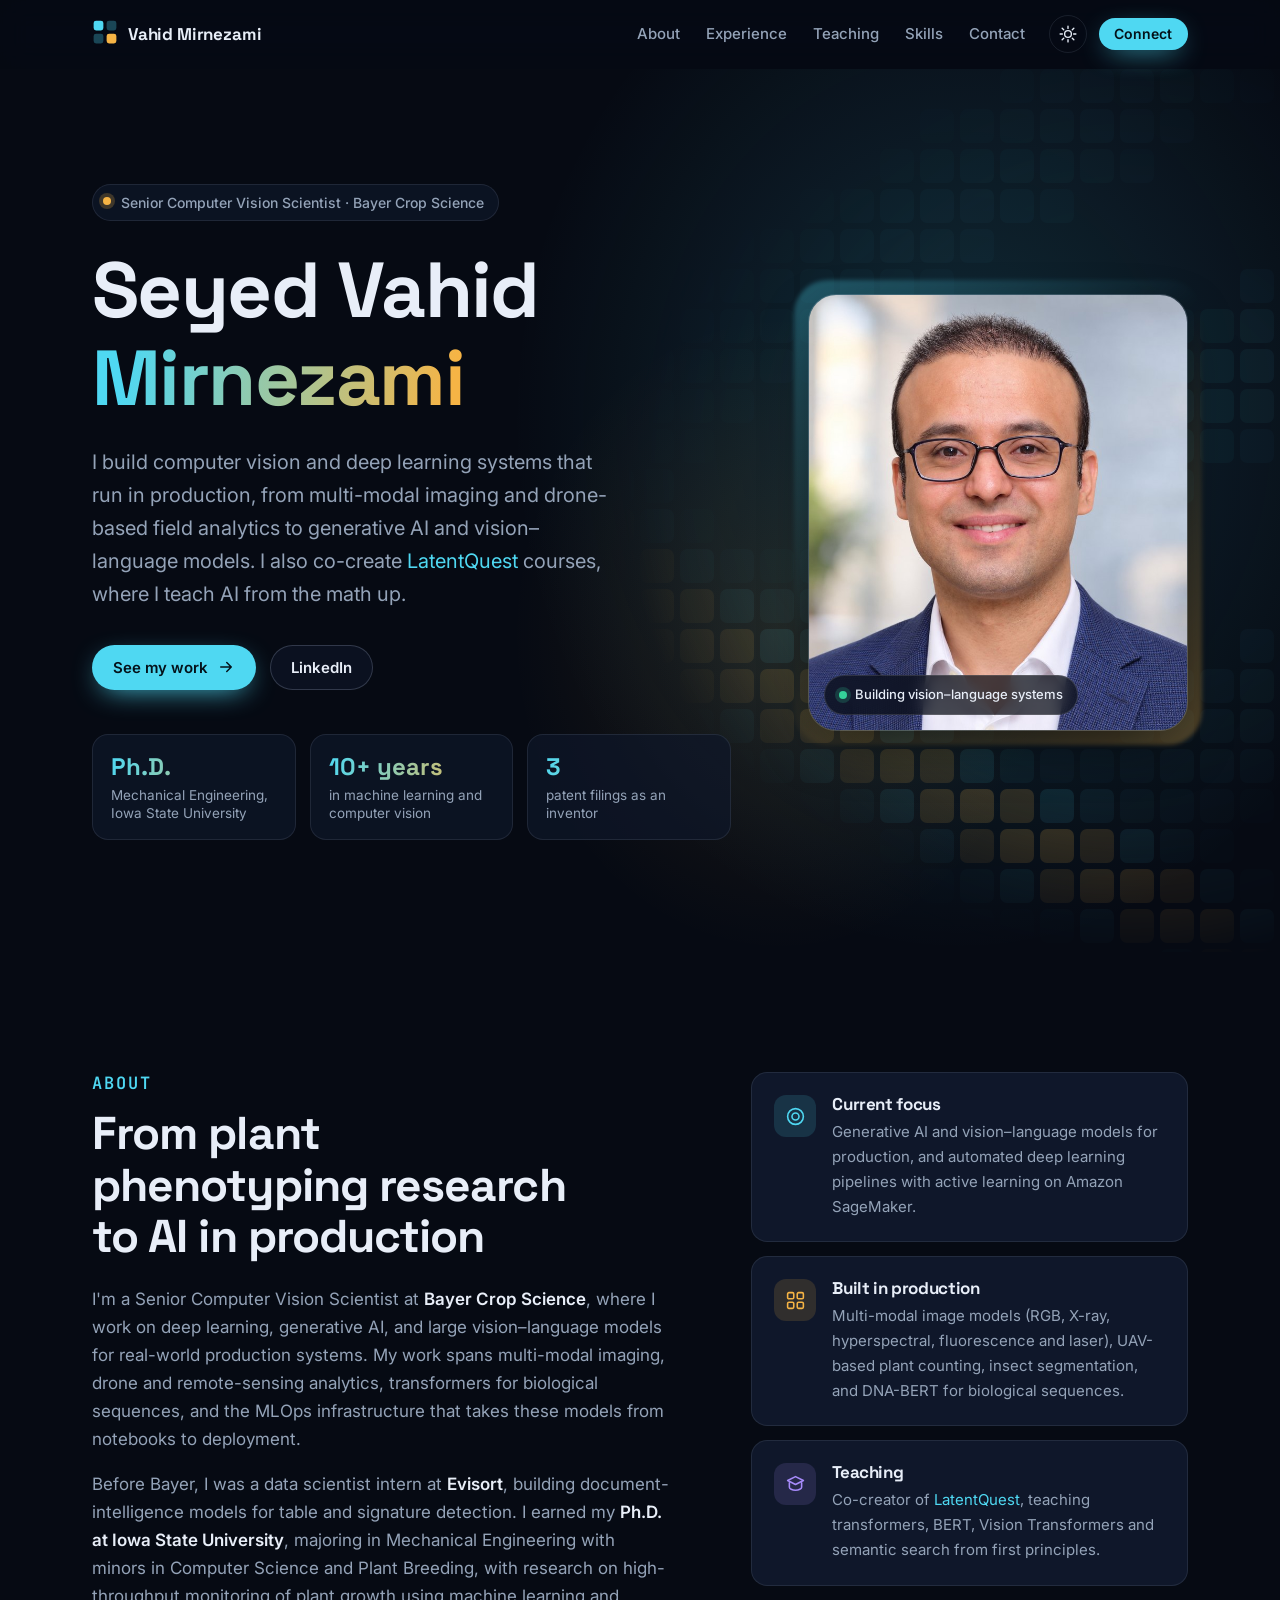
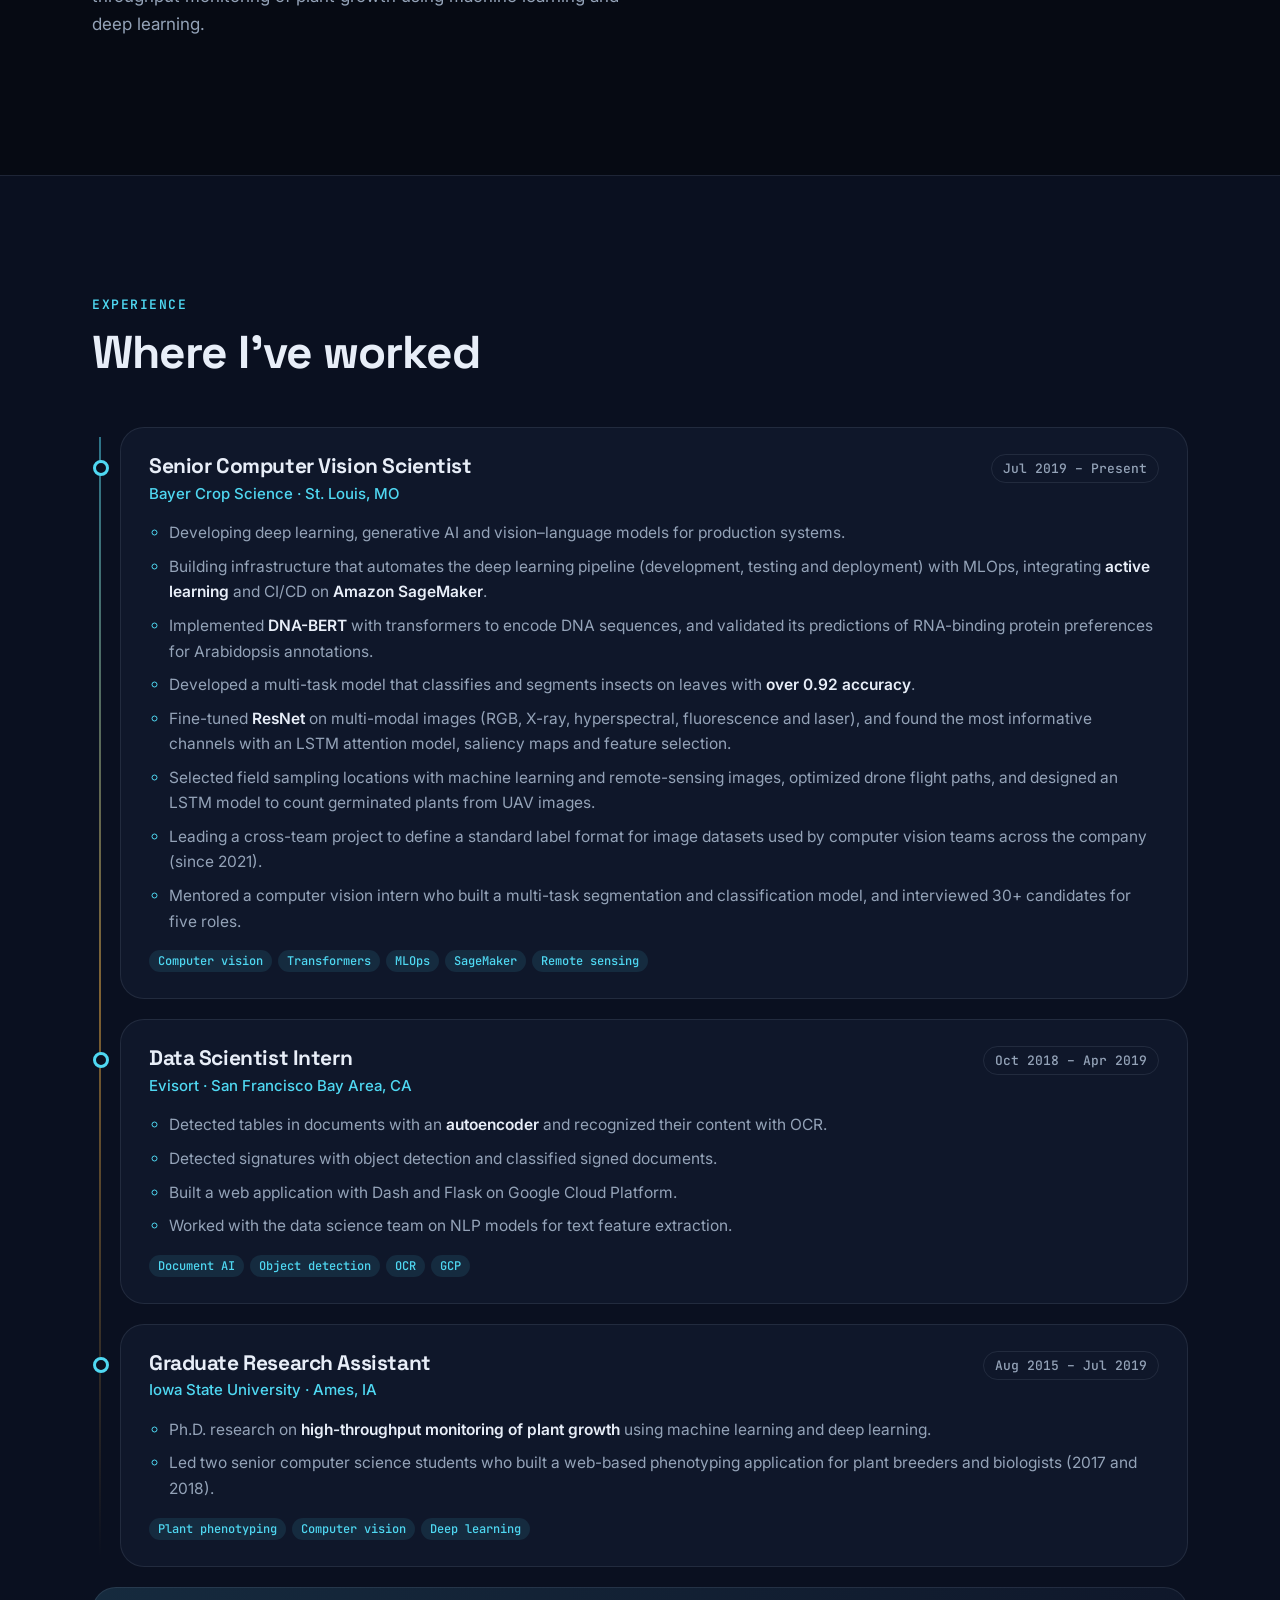
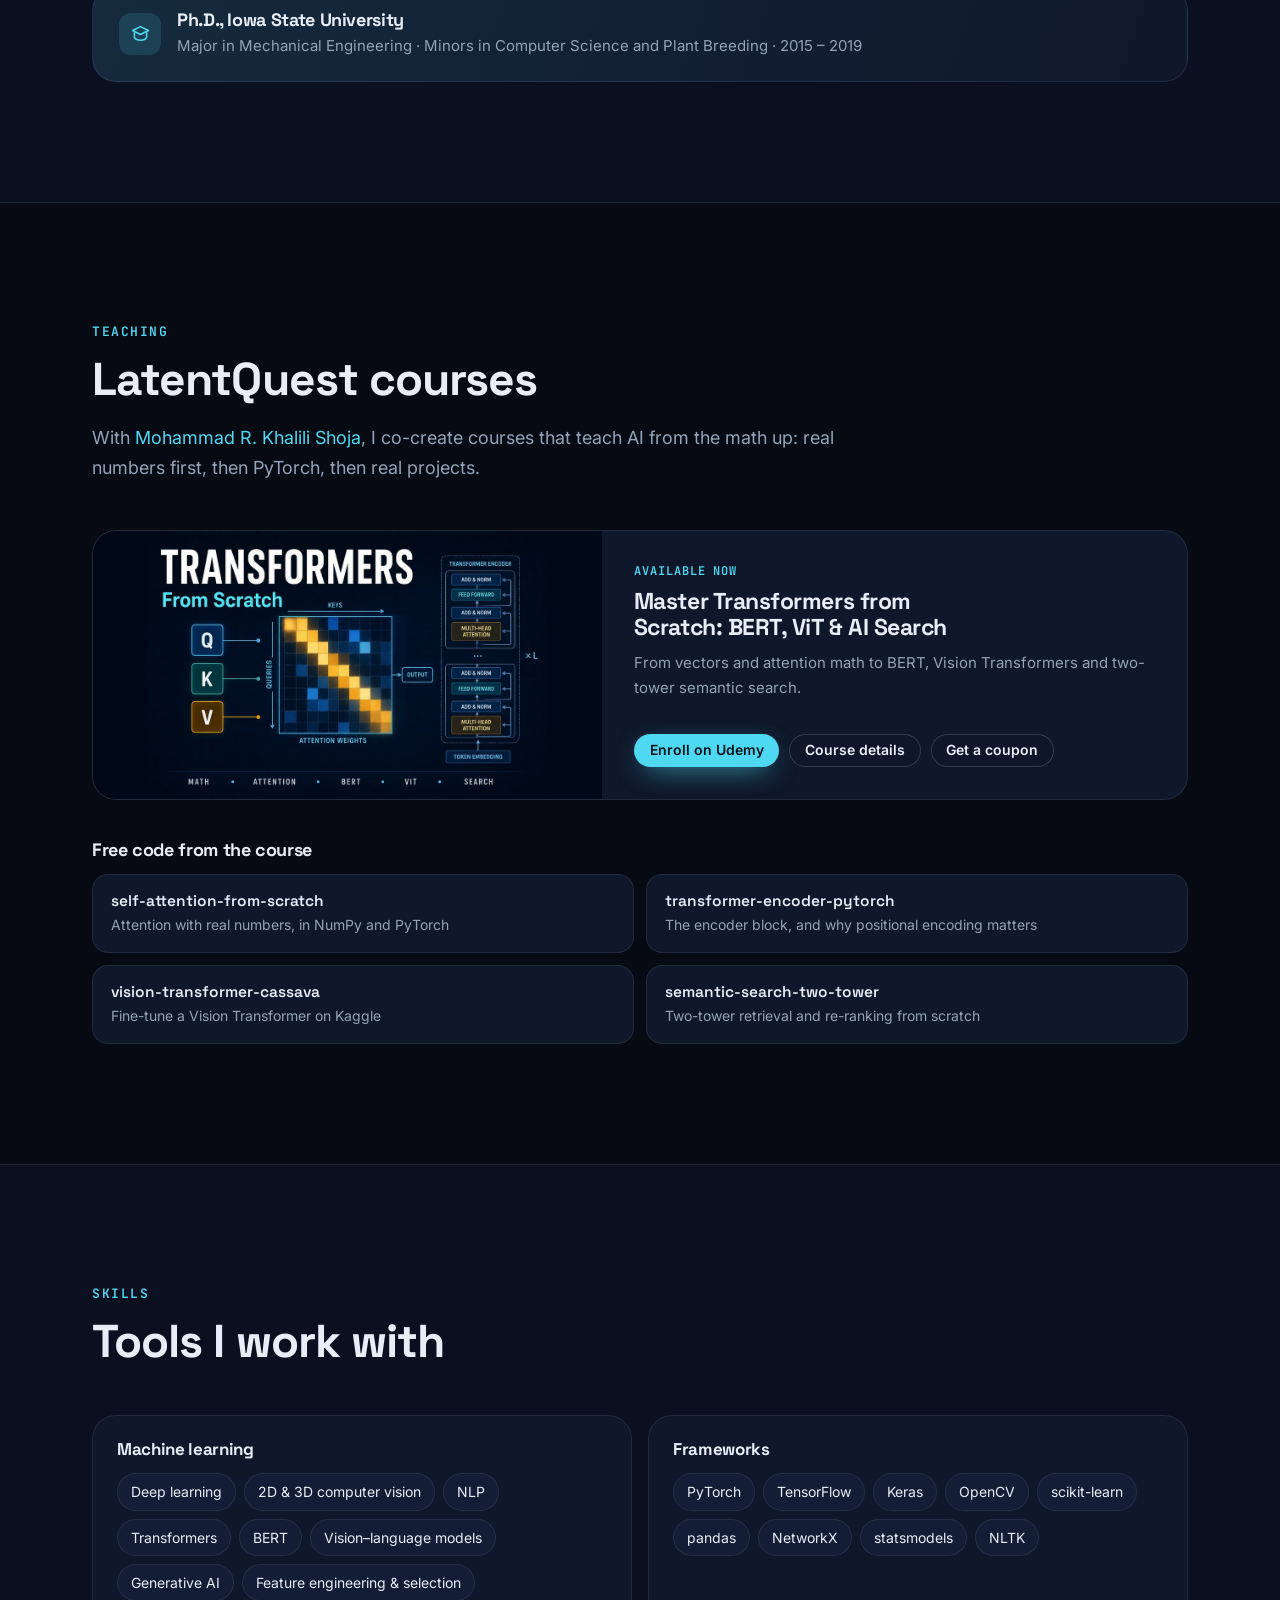
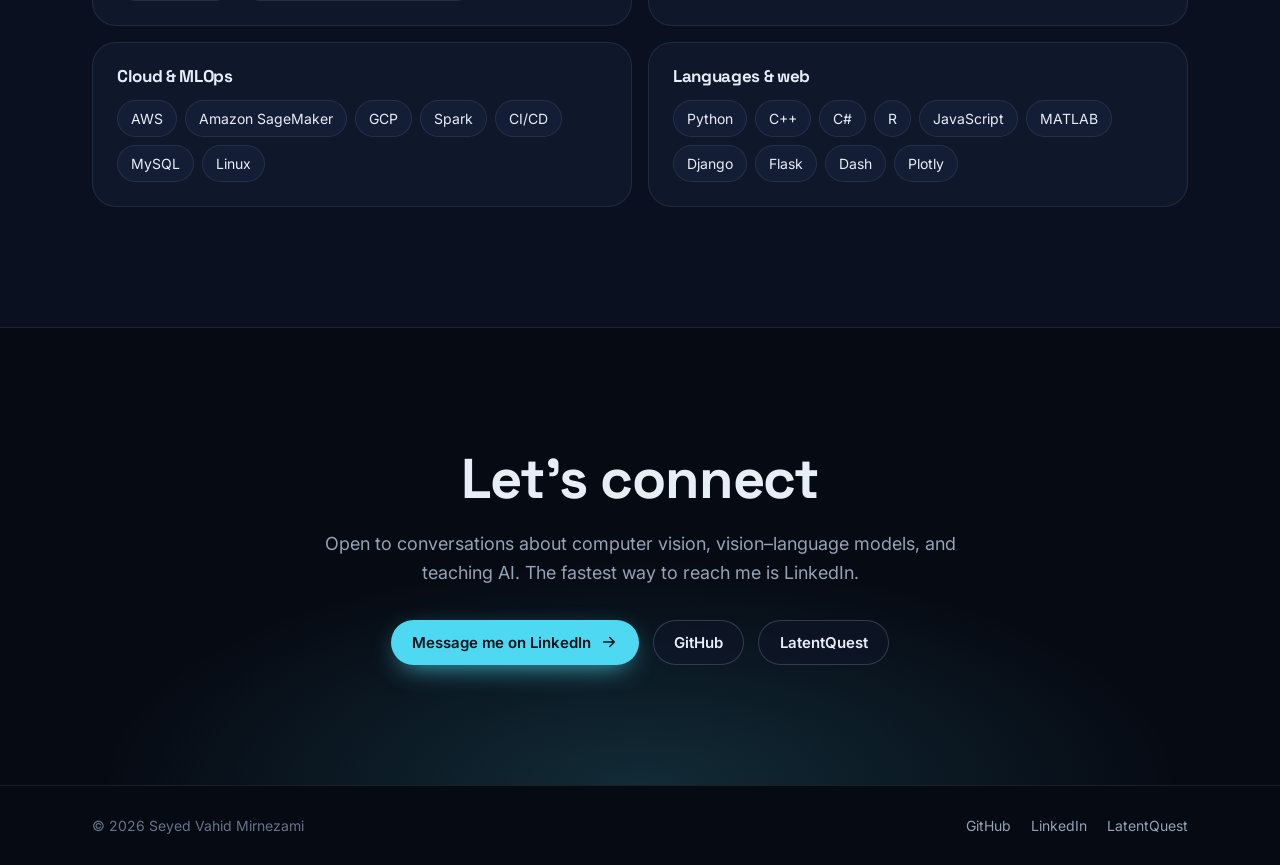
==== commit eb78d15d: "Point LatentQuest links at latentquest.ai" ====
--- a/index.html
+++ b/index.html
@@ -40,7 +40,7 @@
     "sameAs": [
       "https://github.com/seyedvahidmirnezami",
       "https://www.linkedin.com/in/seyedvahidmirnezami",
-      "https://latentquest.github.io/"
+      "https://latentquest.ai/"
     ]
   }
   </script>
@@ -82,7 +82,7 @@
         <div class="hero__copy reveal">
           <p class="eyebrow"><span class="dot"></span> Senior Computer Vision Scientist · Bayer Crop Science</p>
           <h1>Seyed Vahid<br><span class="grad">Mirnezami</span></h1>
-          <p class="lead">I build computer vision and deep learning systems that run in production, from multi-modal imaging and drone-based field analytics to generative AI and vision–language models. I also co-create <a href="https://latentquest.github.io/" target="_blank" rel="noopener">LatentQuest</a> courses, where I teach AI from the math up.</p>
+          <p class="lead">I build computer vision and deep learning systems that run in production, from multi-modal imaging and drone-based field analytics to generative AI and vision–language models. I also co-create <a href="https://latentquest.ai/" target="_blank" rel="noopener">LatentQuest</a> courses, where I teach AI from the math up.</p>
           <div class="hero__ctas">
             <a class="btn btn--primary" href="#experience">
               See my work
@@ -133,7 +133,7 @@
             <span class="focus__icon focus__icon--violet" aria-hidden="true"><svg viewBox="0 0 24 24"><path d="M12 3l9 4.5-9 4.5-9-4.5z"/><path d="M5 10v5c0 1.7 3.1 3.5 7 3.5s7-1.8 7-3.5v-5"/></svg></span>
             <div>
               <h3>Teaching</h3>
-              <p>Co-creator of <a href="https://latentquest.github.io/" target="_blank" rel="noopener">LatentQuest</a>, teaching transformers, BERT, Vision Transformers and semantic search from first principles.</p>
+              <p>Co-creator of <a href="https://latentquest.ai/" target="_blank" rel="noopener">LatentQuest</a>, teaching transformers, BERT, Vision Transformers and semantic search from first principles.</p>
             </div>
           </article>
         </div>
@@ -232,8 +232,8 @@
               <p class="course-card__tagline">From vectors and attention math to BERT, Vision Transformers and two-tower semantic search.</p>
               <div class="course-card__actions">
                 <a class="btn btn--primary btn--sm" href="https://www.udemy.com/course/master-transformers-from-scratch-bert-vit-ai-search/?referralCode=741D2251A98D41859FB9" target="_blank" rel="noopener">Enroll on Udemy</a>
-                <a class="btn btn--ghost btn--sm" href="https://latentquest.github.io/" target="_blank" rel="noopener">Course details</a>
-                <a class="btn btn--ghost btn--sm" href="https://latentquest.github.io/coupon/?course=transformers" target="_blank" rel="noopener">Get a coupon</a>
+                <a class="btn btn--ghost btn--sm" href="https://latentquest.ai/" target="_blank" rel="noopener">Course details</a>
+                <a class="btn btn--ghost btn--sm" href="https://latentquest.ai/coupon/?course=transformers" target="_blank" rel="noopener">Get a coupon</a>
               </div>
             </div>
           </article>
@@ -276,7 +276,7 @@
             <svg viewBox="0 0 24 24" aria-hidden="true"><path d="M5 12h14M13 6l6 6-6 6"/></svg>
           </a>
           <a class="btn btn--ghost" href="https://github.com/seyedvahidmirnezami" target="_blank" rel="noopener">GitHub</a>
-          <a class="btn btn--ghost" href="https://latentquest.github.io/" target="_blank" rel="noopener">LatentQuest</a>
+          <a class="btn btn--ghost" href="https://latentquest.ai/" target="_blank" rel="noopener">LatentQuest</a>
         </div>
       </div>
     </section>
@@ -288,13 +288,13 @@
       <nav aria-label="Footer">
         <a href="https://github.com/seyedvahidmirnezami" target="_blank" rel="noopener">GitHub</a>
         <a href="https://www.linkedin.com/in/seyedvahidmirnezami" target="_blank" rel="noopener">LinkedIn</a>
-        <a href="https://latentquest.github.io/" target="_blank" rel="noopener">LatentQuest</a>
+        <a href="https://latentquest.ai/" target="_blank" rel="noopener">LatentQuest</a>
       </nav>
     </div>
   </footer>
 
   <!-- LatentQuest's course data first, so new courses appear here automatically. -->
-  <script src="https://latentquest.github.io/assets/data/site.js" defer></script>
+  <script src="https://latentquest.ai/assets/data/site.js" defer></script>
   <script src="assets/js/portfolio.js" defer></script>
 </body>
 </html>
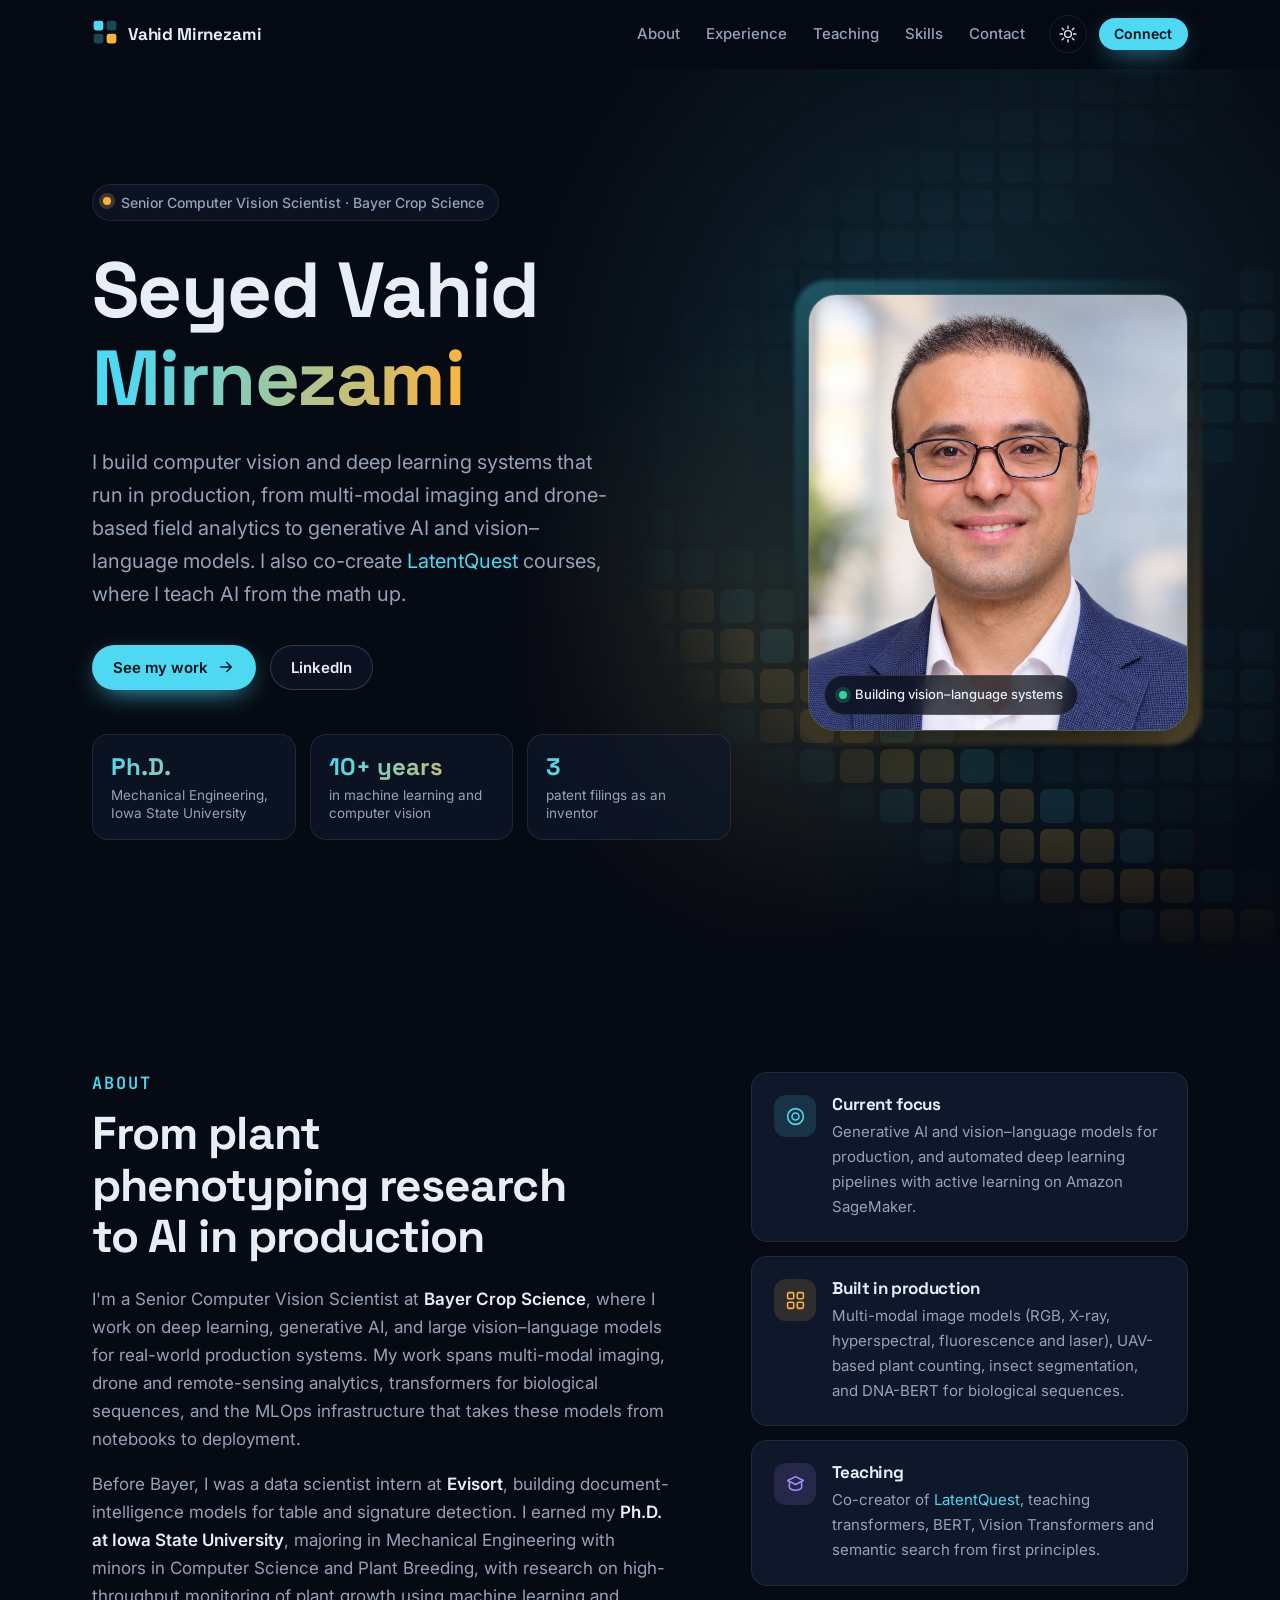
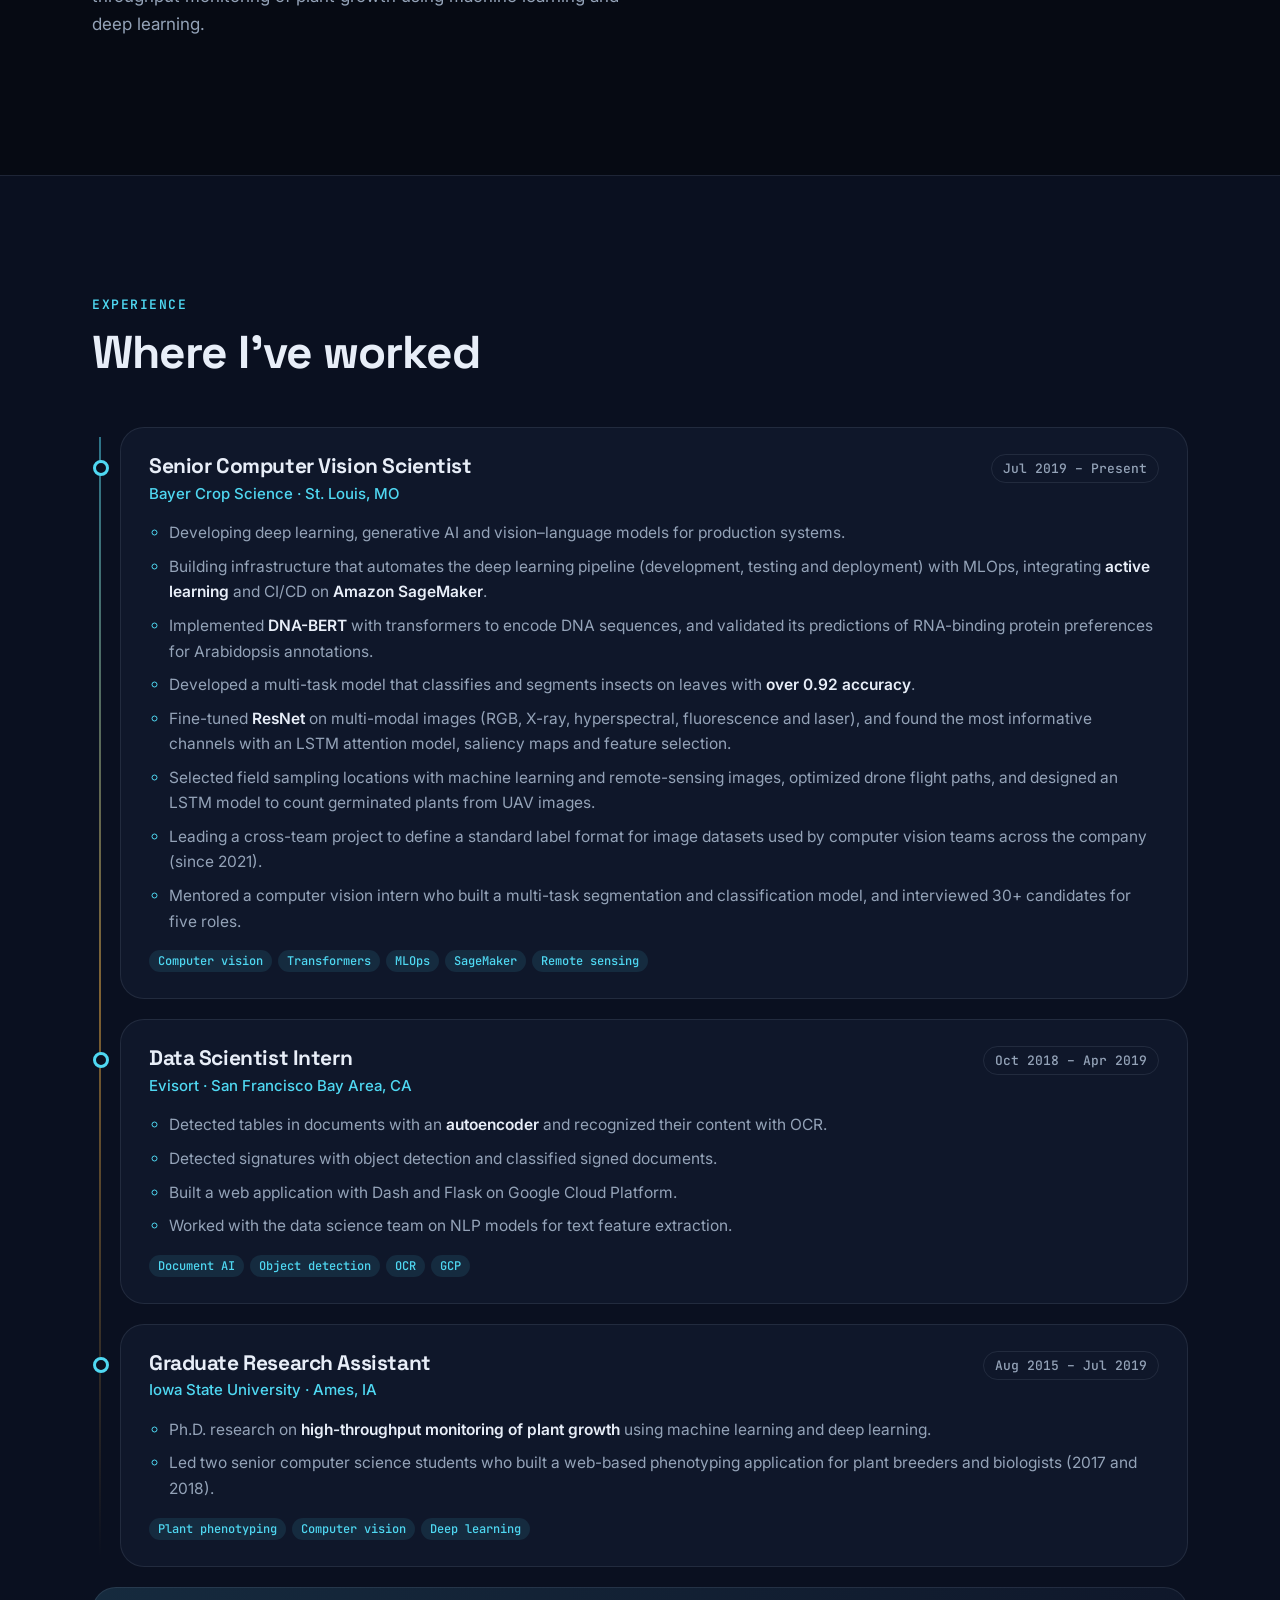
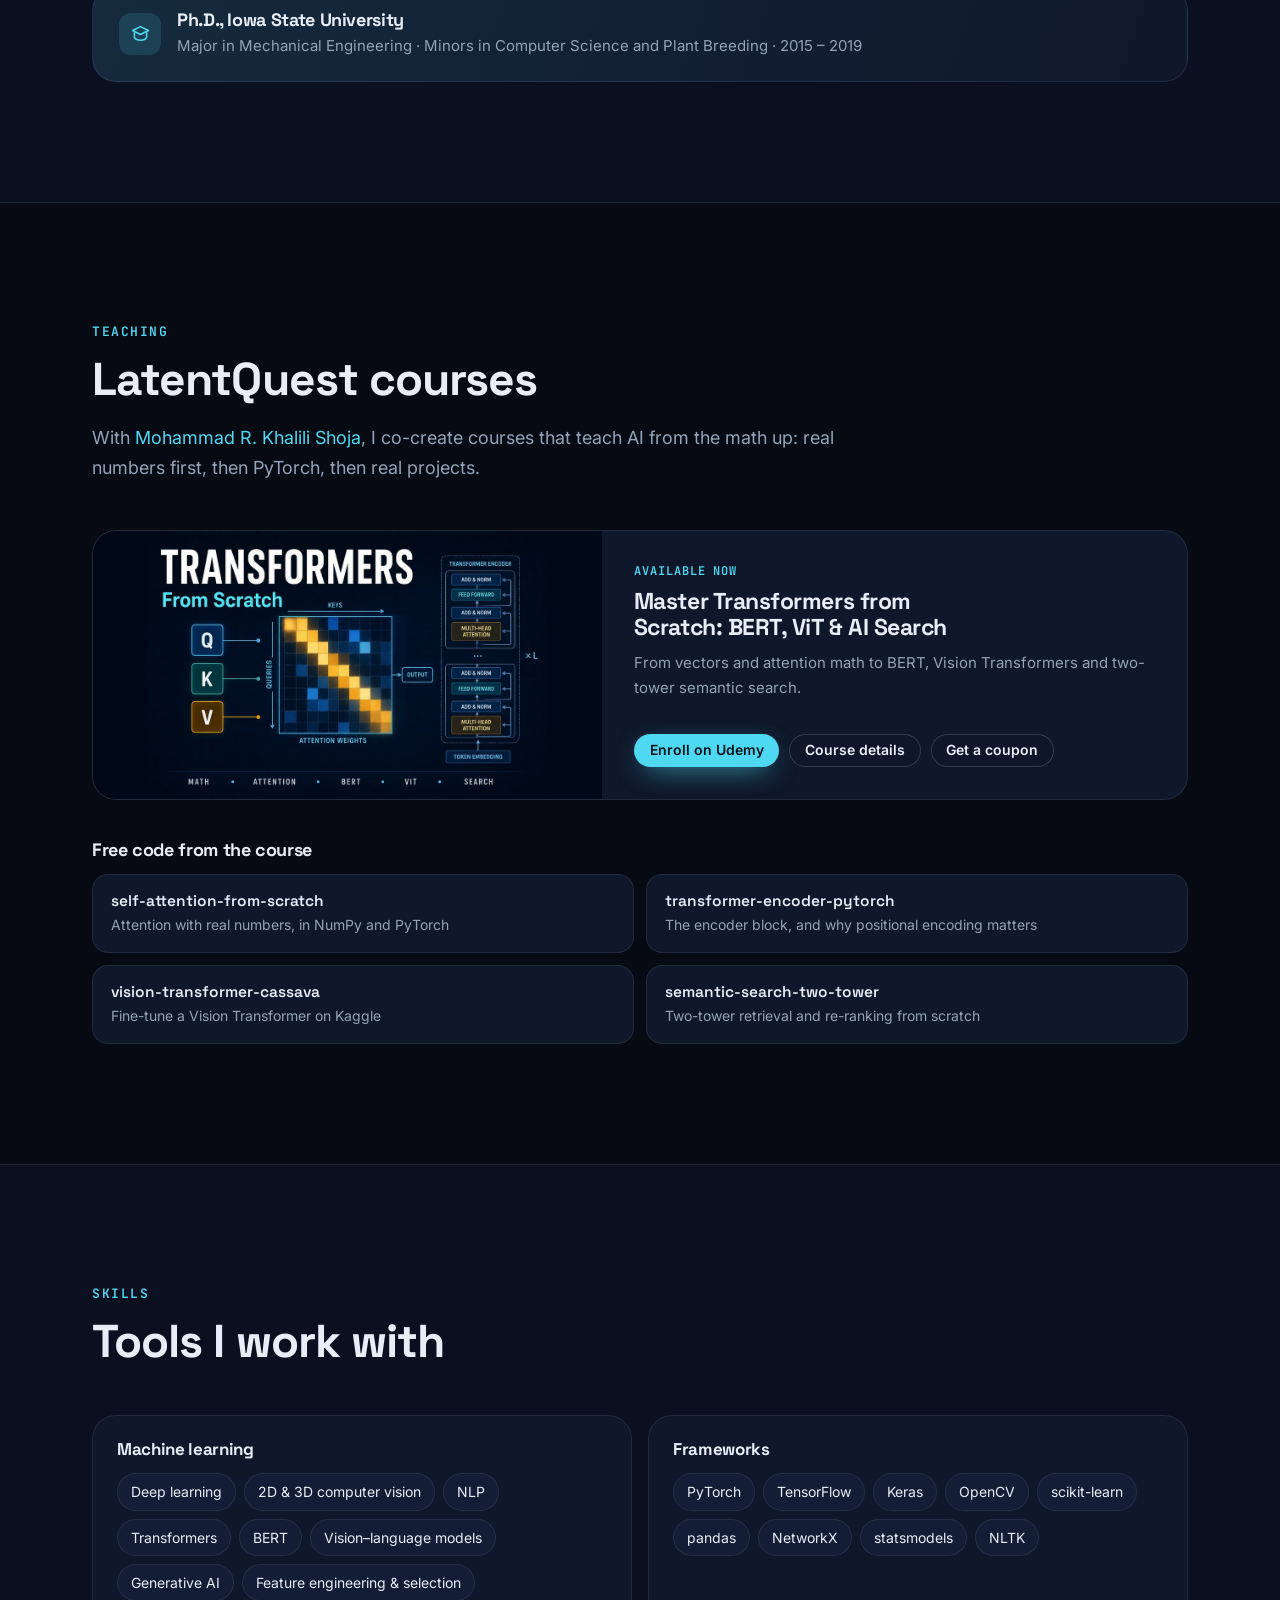
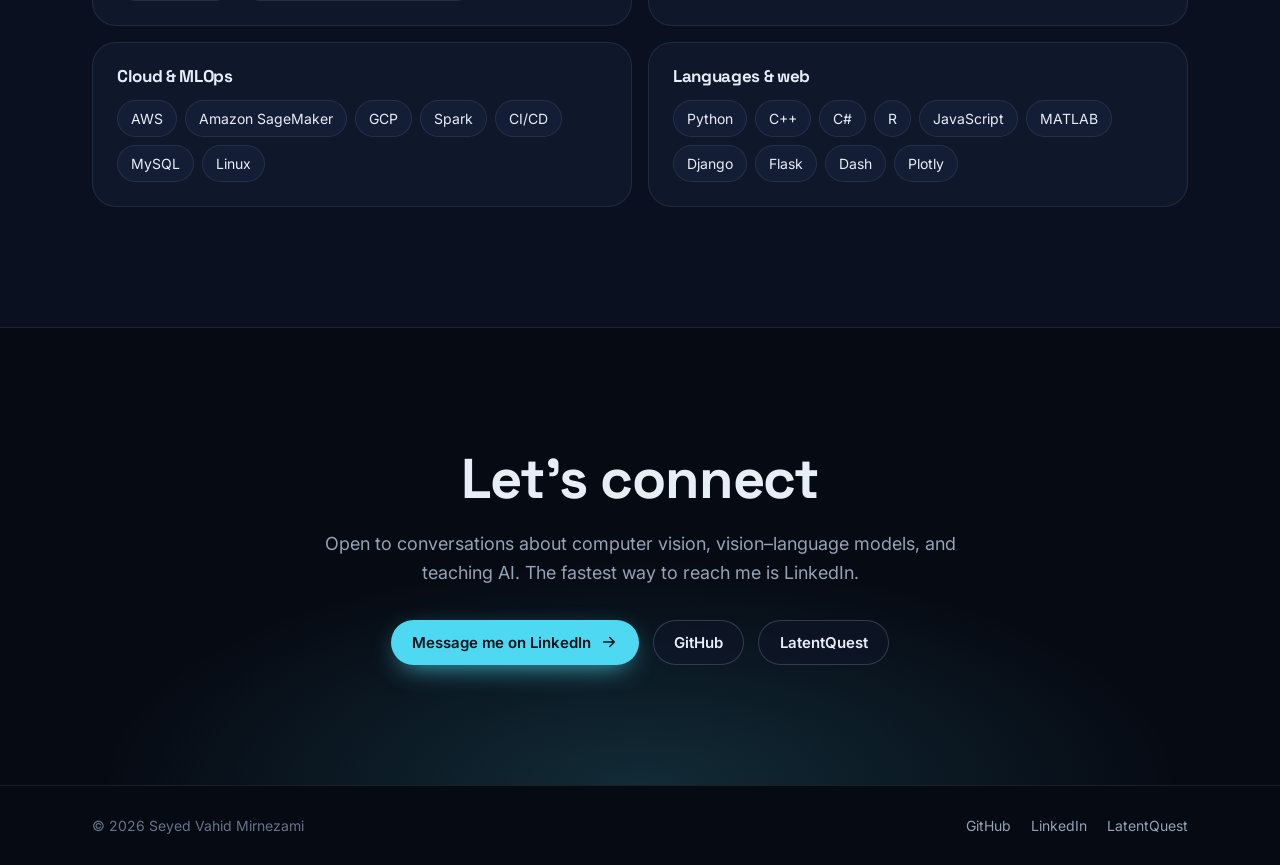
==== commit 75e0c3d3: "Update comments for the new domain" ====
--- a/index.html
+++ b/index.html
@@ -223,7 +223,7 @@
         </div>
 
         <div class="teach" id="teach-courses">
-          <!-- Fallback, replaced by the live course list from latentquest.github.io -->
+          <!-- Fallback, replaced by the live course list from latentquest.ai -->
           <article class="teach-card reveal">
             <img class="teach-card__img" src="assets/img/og-course.jpg" alt="" loading="lazy">
             <div class="teach-card__body">
